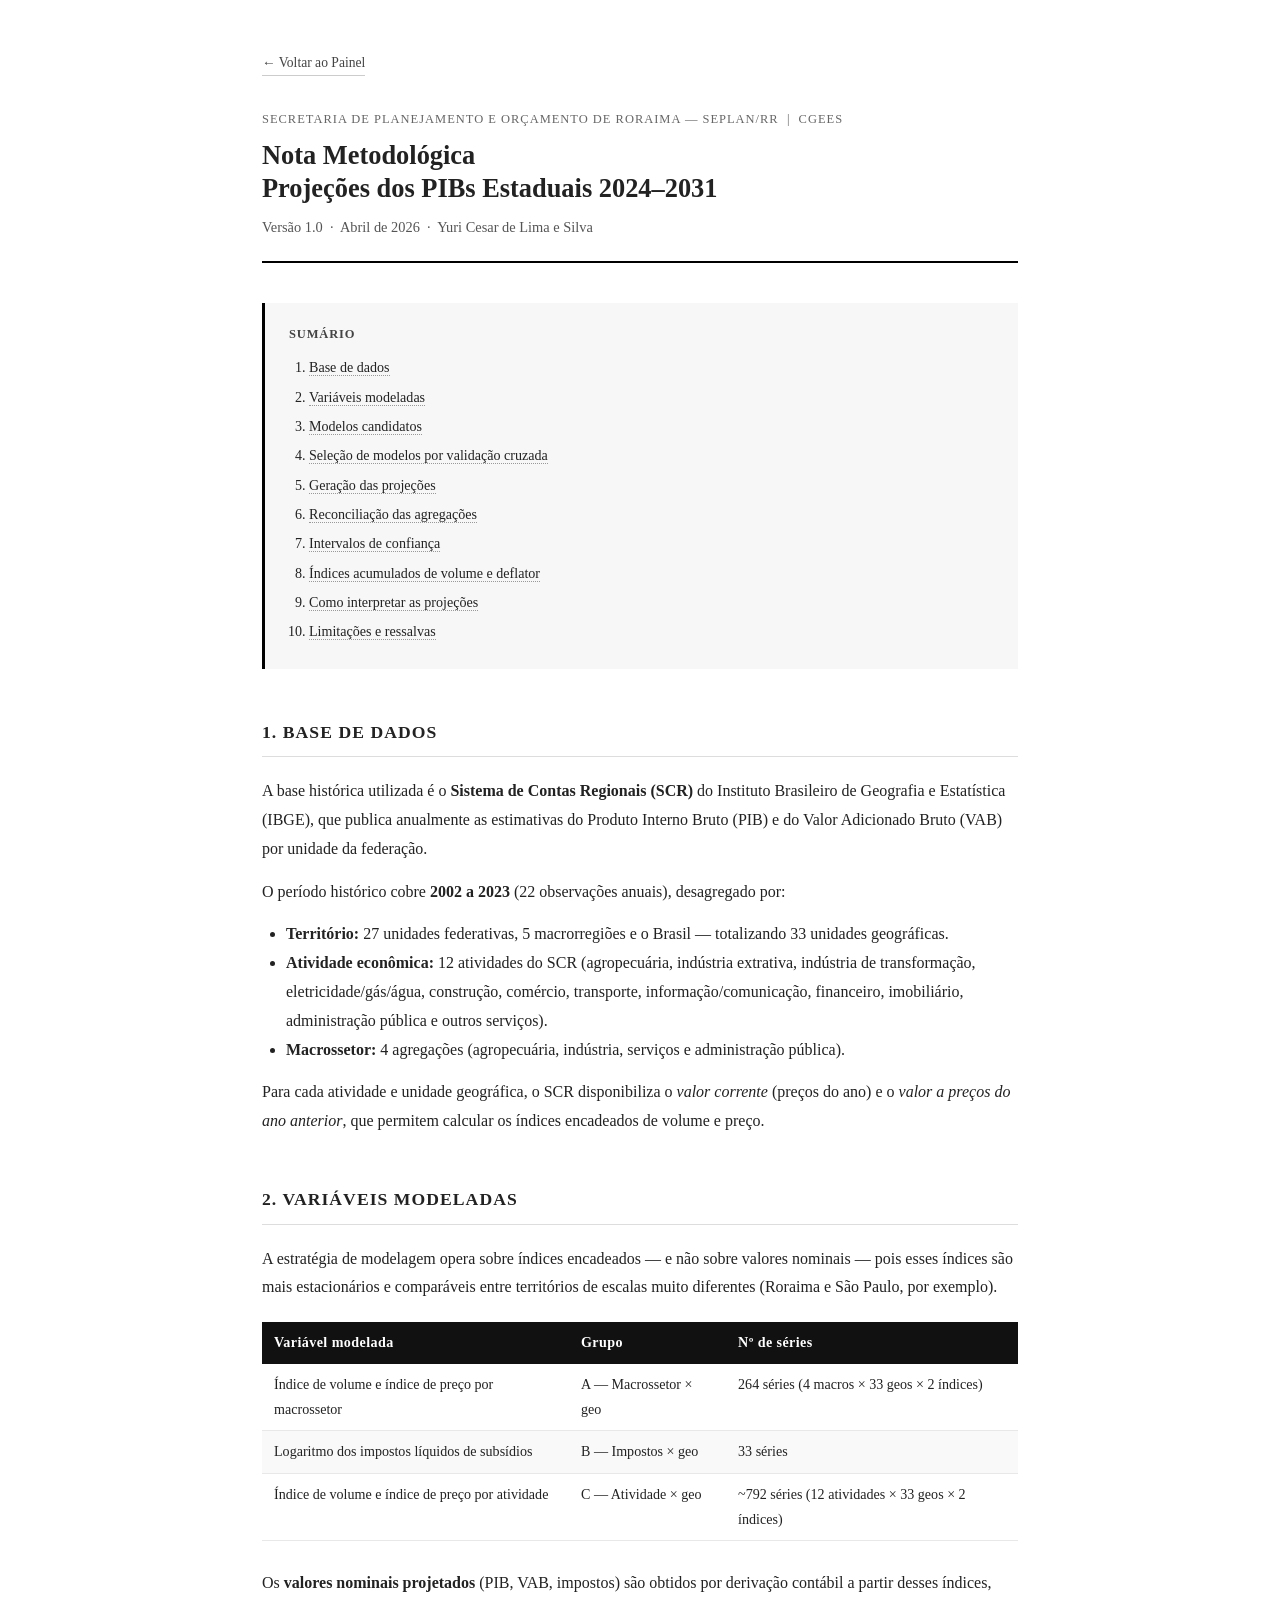
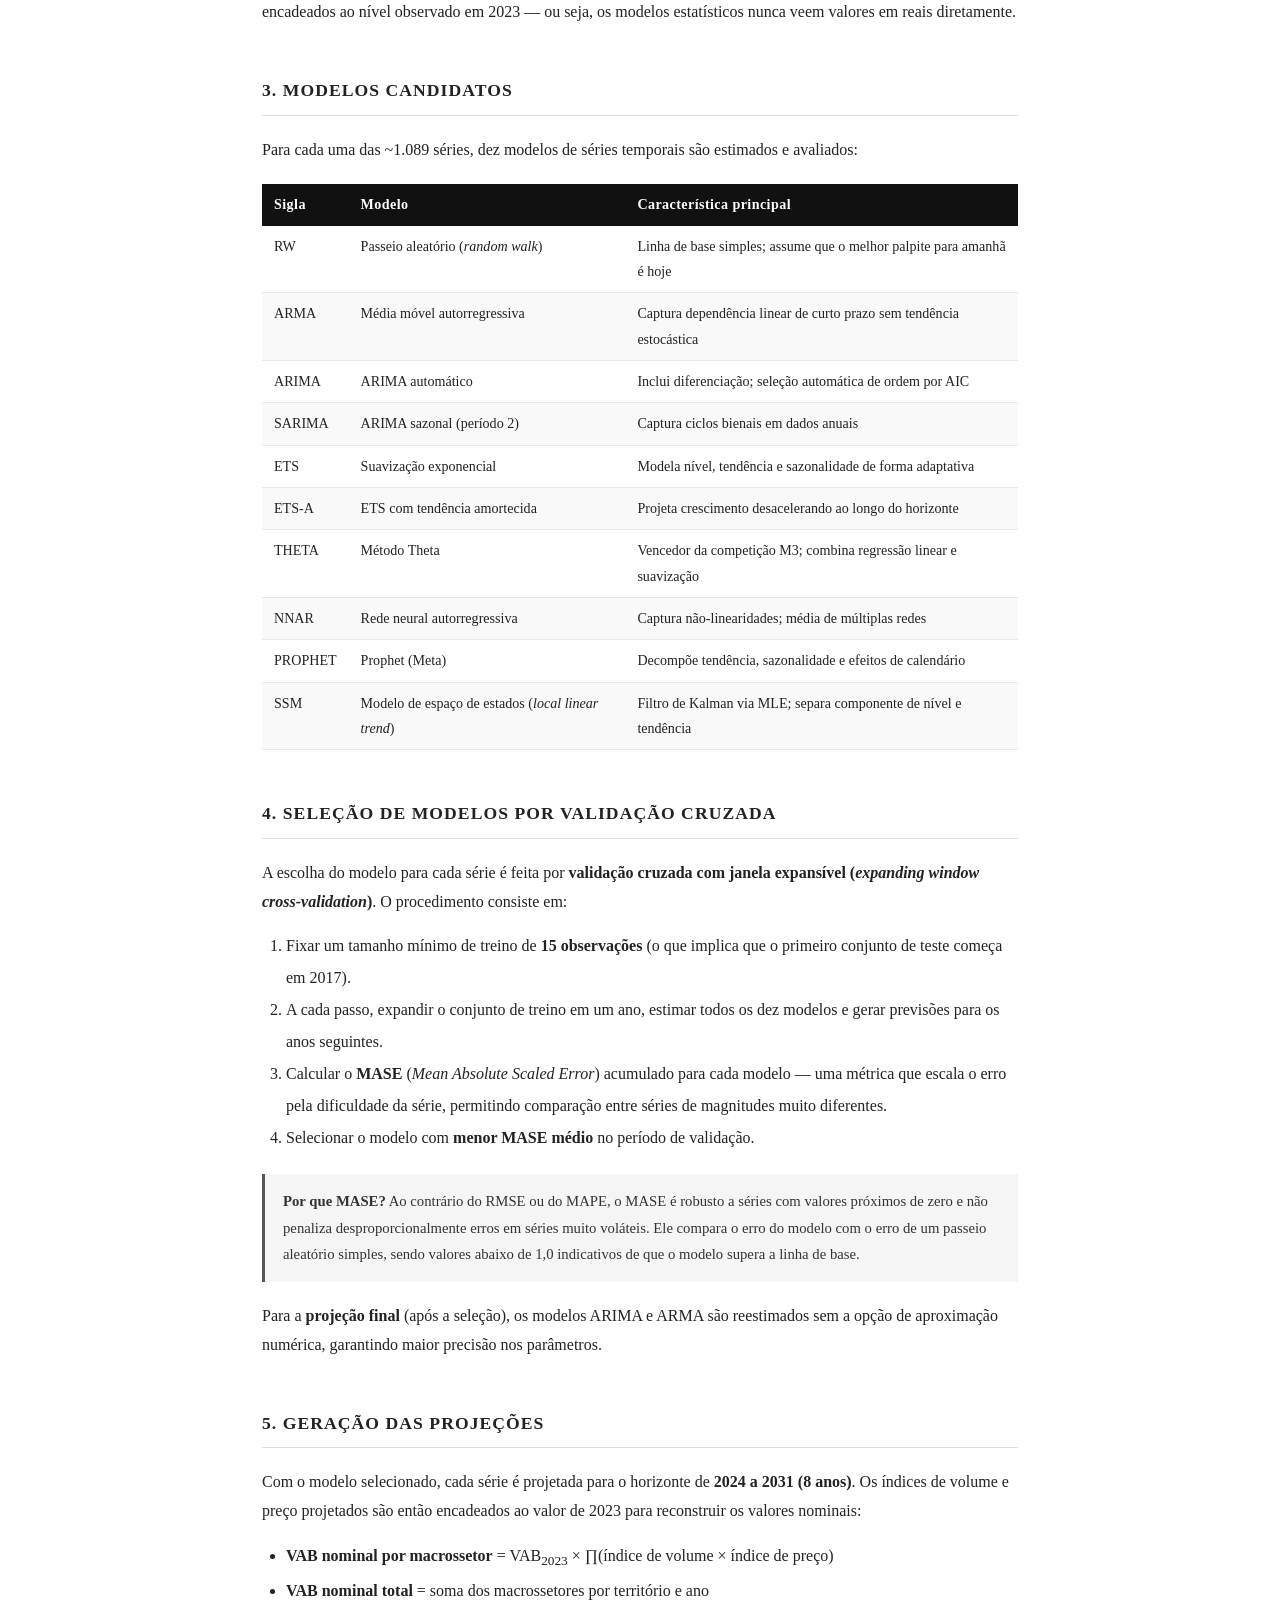
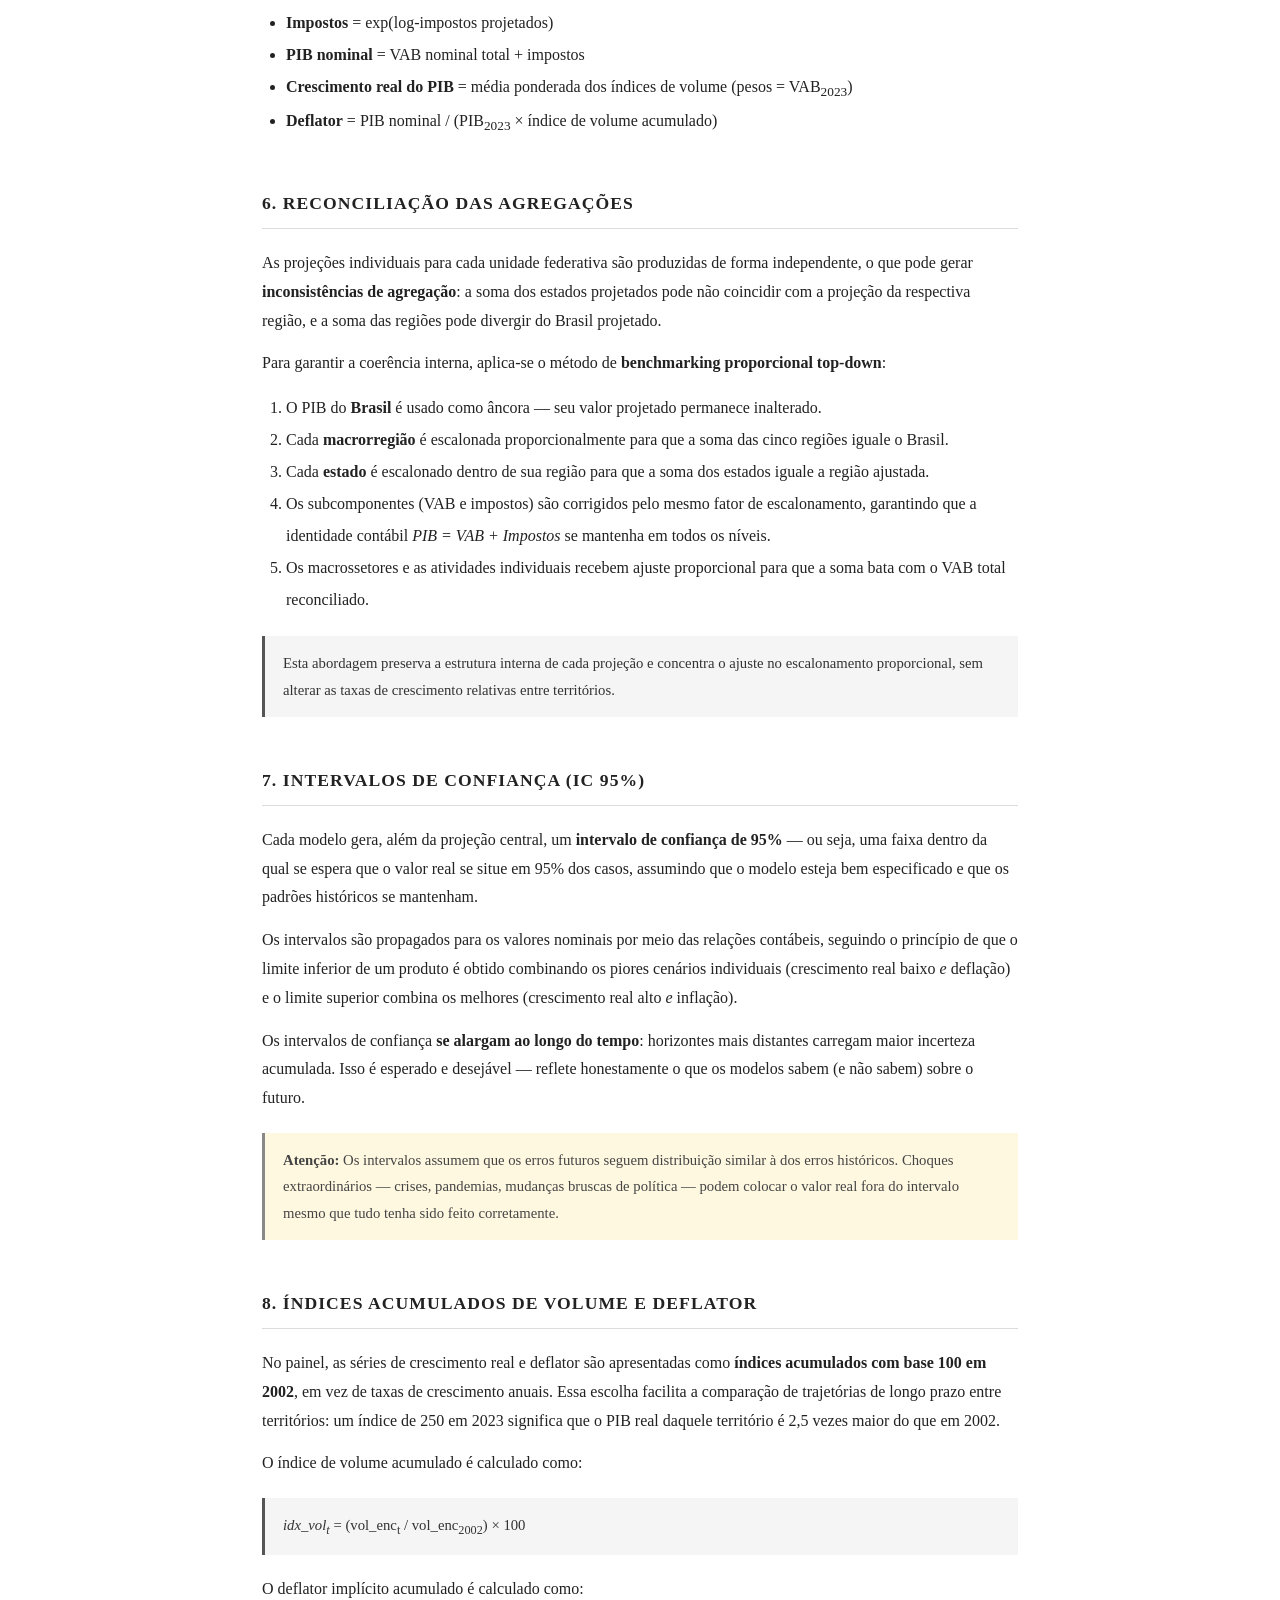
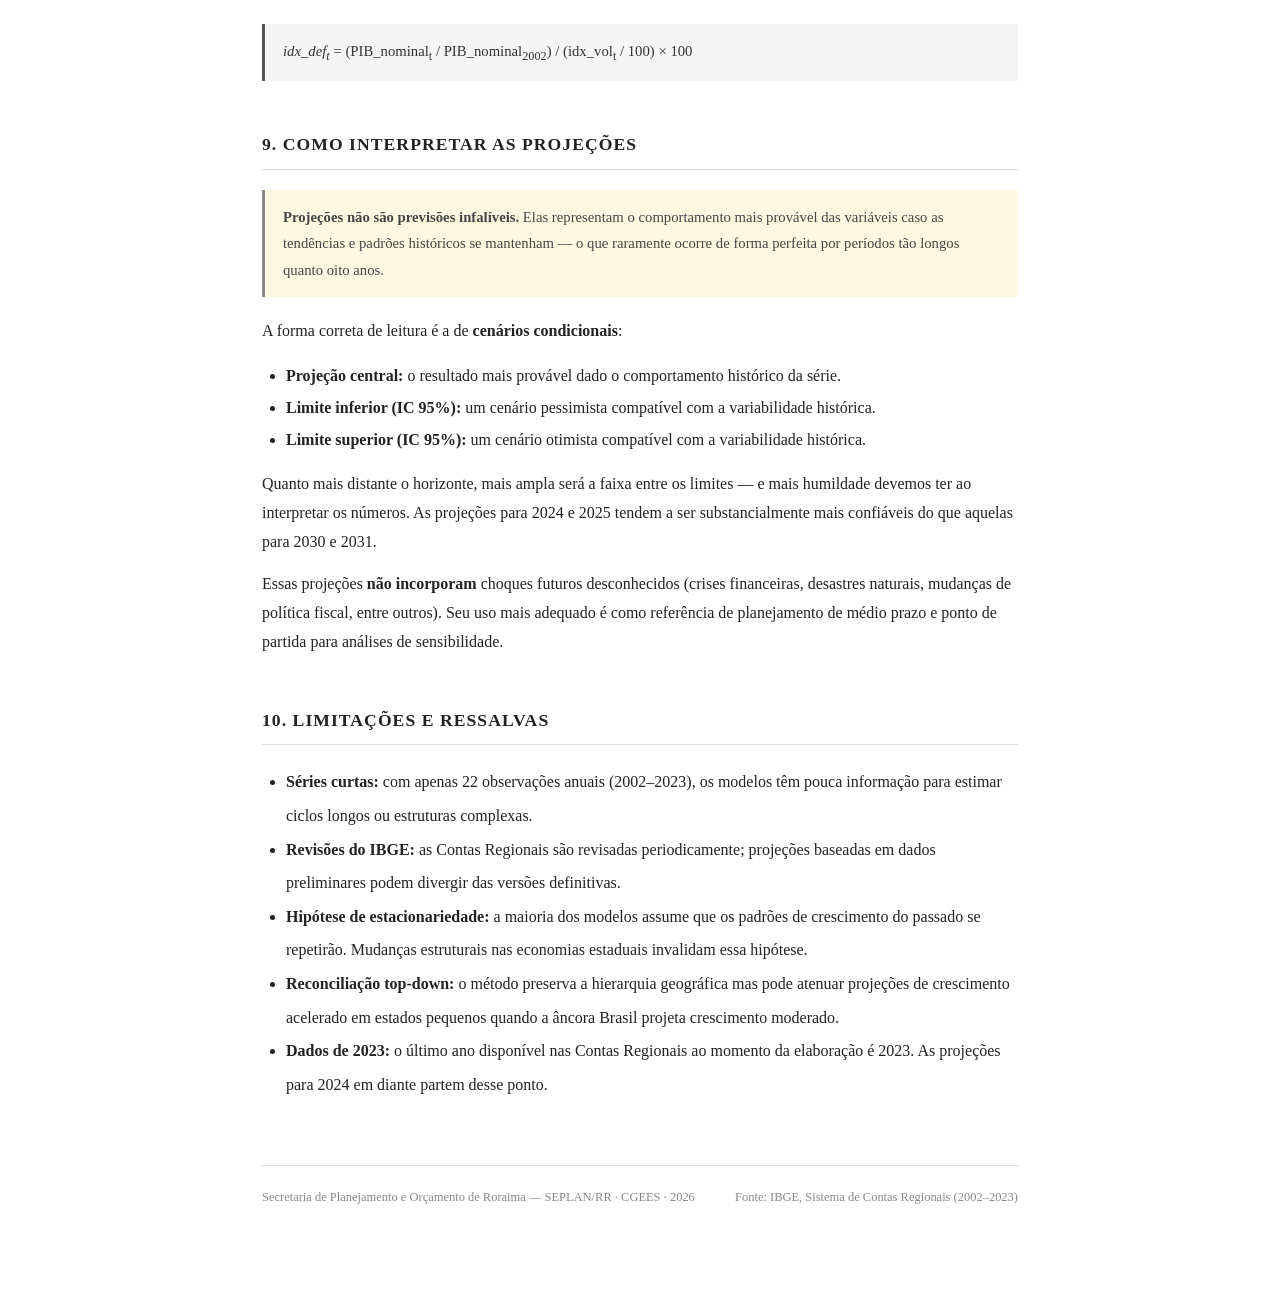
==== painel/metodologia.html @ f6459b55 "Adiciona nota metodológica em HTML e link Ver metodologia no rodapé Co-Authored-By: Claude Sonnet 4." ====
<!DOCTYPE html>
<html lang="pt-BR">
<head>
  <meta charset="UTF-8" />
  <meta name="viewport" content="width=device-width, initial-scale=1.0" />
  <title>Metodologia — Projeções dos PIBs Estaduais</title>
  <style>
    *, *::before, *::after { box-sizing: border-box; margin: 0; padding: 0; }

    body {
      font-family: "Georgia", serif;
      font-size: 1rem;
      line-height: 1.8;
      color: #222;
      background: #fff;
      max-width: 820px;
      margin: 0 auto;
      padding: 48px 32px 80px;
    }

    header {
      border-bottom: 2px solid #000;
      padding-bottom: 20px;
      margin-bottom: 40px;
    }

    header .instituicao {
      font-size: 0.78rem;
      letter-spacing: 0.08em;
      text-transform: uppercase;
      color: #666;
      margin-bottom: 8px;
    }

    h1 {
      font-size: 1.65rem;
      font-weight: 700;
      line-height: 1.25;
      margin-bottom: 10px;
    }

    header .subtitulo {
      font-size: 0.9rem;
      color: #555;
    }

    nav.indice {
      background: #f7f7f7;
      border-left: 3px solid #000;
      padding: 20px 24px;
      margin-bottom: 48px;
      font-size: 0.88rem;
    }

    nav.indice p {
      font-weight: 700;
      text-transform: uppercase;
      letter-spacing: 0.07em;
      font-size: 0.78rem;
      margin-bottom: 10px;
      color: #444;
    }

    nav.indice ol {
      padding-left: 20px;
    }

    nav.indice li {
      margin-bottom: 4px;
    }

    nav.indice a {
      color: #222;
      text-decoration: none;
      border-bottom: 1px dotted #999;
    }

    nav.indice a:hover { color: #000; border-bottom-color: #000; }

    section { margin-bottom: 48px; }

    h2 {
      font-size: 1.1rem;
      font-weight: 700;
      text-transform: uppercase;
      letter-spacing: 0.06em;
      border-bottom: 1px solid #ddd;
      padding-bottom: 8px;
      margin-bottom: 20px;
      margin-top: 48px;
    }

    h3 {
      font-size: 1rem;
      font-weight: 700;
      margin-top: 28px;
      margin-bottom: 10px;
      color: #333;
    }

    p { margin-bottom: 14px; }

    table {
      width: 100%;
      border-collapse: collapse;
      font-size: 0.88rem;
      margin: 20px 0 28px;
    }

    th {
      background: #111;
      color: #fff;
      text-align: left;
      padding: 8px 12px;
      font-weight: 600;
      letter-spacing: 0.03em;
    }

    td {
      padding: 8px 12px;
      border-bottom: 1px solid #e8e8e8;
      vertical-align: top;
    }

    tr:nth-child(even) td { background: #f9f9f9; }

    .destaque {
      background: #f5f5f5;
      border-left: 3px solid #555;
      padding: 14px 18px;
      margin: 20px 0;
      font-size: 0.92rem;
      color: #333;
    }

    .aviso {
      background: #fff8e1;
      border-left: 3px solid #888;
      padding: 14px 18px;
      margin: 20px 0;
      font-size: 0.92rem;
      color: #444;
    }

    footer {
      margin-top: 64px;
      border-top: 1px solid #ddd;
      padding-top: 20px;
      font-size: 0.78rem;
      color: #888;
      display: flex;
      justify-content: space-between;
      gap: 20px;
      flex-wrap: wrap;
    }

    a.voltar {
      display: inline-block;
      margin-bottom: 32px;
      font-size: 0.85rem;
      color: #444;
      text-decoration: none;
      border-bottom: 1px solid #ccc;
    }

    a.voltar:hover { color: #000; border-bottom-color: #000; }

    @media (max-width: 600px) {
      body { padding: 28px 18px 60px; }
      footer { flex-direction: column; }
    }
  </style>
</head>
<body>

<a class="voltar" href="index.html">← Voltar ao Painel</a>

<header>
  <div class="instituicao">Secretaria de Planejamento e Orçamento de Roraima — SEPLAN/RR &nbsp;|&nbsp; CGEES</div>
  <h1>Nota Metodológica<br>Projeções dos PIBs Estaduais 2024–2031</h1>
  <div class="subtitulo">Versão 1.0 &nbsp;·&nbsp; Abril de 2026 &nbsp;·&nbsp; Yuri Cesar de Lima e Silva</div>
</header>

<nav class="indice">
  <p>Sumário</p>
  <ol>
    <li><a href="#base">Base de dados</a></li>
    <li><a href="#variaveis">Variáveis modeladas</a></li>
    <li><a href="#modelos">Modelos candidatos</a></li>
    <li><a href="#selecao">Seleção de modelos por validação cruzada</a></li>
    <li><a href="#projecao">Geração das projeções</a></li>
    <li><a href="#reconciliacao">Reconciliação das agregações</a></li>
    <li><a href="#ic">Intervalos de confiança</a></li>
    <li><a href="#indices">Índices acumulados de volume e deflator</a></li>
    <li><a href="#interpretacao">Como interpretar as projeções</a></li>
    <li><a href="#limitacoes">Limitações e ressalvas</a></li>
  </ol>
</nav>

<!-- 1 -->
<section id="base">
  <h2>1. Base de dados</h2>
  <p>
    A base histórica utilizada é o <strong>Sistema de Contas Regionais (SCR)</strong> do Instituto Brasileiro de
    Geografia e Estatística (IBGE), que publica anualmente as estimativas do Produto Interno Bruto (PIB) e do
    Valor Adicionado Bruto (VAB) por unidade da federação.
  </p>
  <p>
    O período histórico cobre <strong>2002 a 2023</strong> (22 observações anuais), desagregado por:
  </p>
  <ul style="padding-left:24px; margin-bottom:14px;">
    <li><strong>Território:</strong> 27 unidades federativas, 5 macrorregiões e o Brasil — totalizando 33 unidades geográficas.</li>
    <li><strong>Atividade econômica:</strong> 12 atividades do SCR (agropecuária, indústria extrativa, indústria de transformação, eletricidade/gás/água, construção, comércio, transporte, informação/comunicação, financeiro, imobiliário, administração pública e outros serviços).</li>
    <li><strong>Macrossetor:</strong> 4 agregações (agropecuária, indústria, serviços e administração pública).</li>
  </ul>
  <p>
    Para cada atividade e unidade geográfica, o SCR disponibiliza o <em>valor corrente</em> (preços do ano)
    e o <em>valor a preços do ano anterior</em>, que permitem calcular os índices encadeados de volume e preço.
  </p>
</section>

<!-- 2 -->
<section id="variaveis">
  <h2>2. Variáveis modeladas</h2>
  <p>
    A estratégia de modelagem opera sobre índices encadeados — e não sobre valores nominais —
    pois esses índices são mais estacionários e comparáveis entre territórios de escalas muito diferentes
    (Roraima e São Paulo, por exemplo).
  </p>
  <table>
    <thead>
      <tr><th>Variável modelada</th><th>Grupo</th><th>Nº de séries</th></tr>
    </thead>
    <tbody>
      <tr>
        <td>Índice de volume e índice de preço por macrossetor</td>
        <td>A — Macrossetor × geo</td>
        <td>264 séries (4 macros × 33 geos × 2 índices)</td>
      </tr>
      <tr>
        <td>Logaritmo dos impostos líquidos de subsídios</td>
        <td>B — Impostos × geo</td>
        <td>33 séries</td>
      </tr>
      <tr>
        <td>Índice de volume e índice de preço por atividade</td>
        <td>C — Atividade × geo</td>
        <td>~792 séries (12 atividades × 33 geos × 2 índices)</td>
      </tr>
    </tbody>
  </table>
  <p>
    Os <strong>valores nominais projetados</strong> (PIB, VAB, impostos) são obtidos por derivação contábil
    a partir desses índices, encadeados ao nível observado em 2023 — ou seja, os modelos estatísticos
    nunca veem valores em reais diretamente.
  </p>
</section>

<!-- 3 -->
<section id="modelos">
  <h2>3. Modelos candidatos</h2>
  <p>
    Para cada uma das ~1.089 séries, dez modelos de séries temporais são estimados e avaliados:
  </p>
  <table>
    <thead>
      <tr><th>Sigla</th><th>Modelo</th><th>Característica principal</th></tr>
    </thead>
    <tbody>
      <tr><td>RW</td><td>Passeio aleatório (<em>random walk</em>)</td><td>Linha de base simples; assume que o melhor palpite para amanhã é hoje</td></tr>
      <tr><td>ARMA</td><td>Média móvel autorregressiva</td><td>Captura dependência linear de curto prazo sem tendência estocástica</td></tr>
      <tr><td>ARIMA</td><td>ARIMA automático</td><td>Inclui diferenciação; seleção automática de ordem por AIC</td></tr>
      <tr><td>SARIMA</td><td>ARIMA sazonal (período 2)</td><td>Captura ciclos bienais em dados anuais</td></tr>
      <tr><td>ETS</td><td>Suavização exponencial</td><td>Modela nível, tendência e sazonalidade de forma adaptativa</td></tr>
      <tr><td>ETS-A</td><td>ETS com tendência amortecida</td><td>Projeta crescimento desacelerando ao longo do horizonte</td></tr>
      <tr><td>THETA</td><td>Método Theta</td><td>Vencedor da competição M3; combina regressão linear e suavização</td></tr>
      <tr><td>NNAR</td><td>Rede neural autorregressiva</td><td>Captura não-linearidades; média de múltiplas redes</td></tr>
      <tr><td>PROPHET</td><td>Prophet (Meta)</td><td>Decompõe tendência, sazonalidade e efeitos de calendário</td></tr>
      <tr><td>SSM</td><td>Modelo de espaço de estados (<em>local linear trend</em>)</td><td>Filtro de Kalman via MLE; separa componente de nível e tendência</td></tr>
    </tbody>
  </table>
</section>

<!-- 4 -->
<section id="selecao">
  <h2>4. Seleção de modelos por validação cruzada</h2>
  <p>
    A escolha do modelo para cada série é feita por <strong>validação cruzada com janela expansível
    (<em>expanding window cross-validation</em>)</strong>. O procedimento consiste em:
  </p>
  <ol style="padding-left:24px; margin-bottom:14px; line-height:2;">
    <li>Fixar um tamanho mínimo de treino de <strong>15 observações</strong> (o que implica que o primeiro conjunto de teste começa em 2017).</li>
    <li>A cada passo, expandir o conjunto de treino em um ano, estimar todos os dez modelos e gerar previsões para os anos seguintes.</li>
    <li>Calcular o <strong>MASE</strong> (<em>Mean Absolute Scaled Error</em>) acumulado para cada modelo — uma métrica que escala o erro pela dificuldade da série, permitindo comparação entre séries de magnitudes muito diferentes.</li>
    <li>Selecionar o modelo com <strong>menor MASE médio</strong> no período de validação.</li>
  </ol>
  <div class="destaque">
    <strong>Por que MASE?</strong> Ao contrário do RMSE ou do MAPE, o MASE é robusto a séries com valores próximos de zero e não penaliza desproporcionalmente erros em séries muito voláteis. Ele compara o erro do modelo com o erro de um passeio aleatório simples, sendo valores abaixo de 1,0 indicativos de que o modelo supera a linha de base.
  </div>
  <p>
    Para a <strong>projeção final</strong> (após a seleção), os modelos ARIMA e ARMA são reestimados sem a opção de aproximação numérica, garantindo maior precisão nos parâmetros.
  </p>
</section>

<!-- 5 -->
<section id="projecao">
  <h2>5. Geração das projeções</h2>
  <p>
    Com o modelo selecionado, cada série é projetada para o horizonte de <strong>2024 a 2031 (8 anos)</strong>.
    Os índices de volume e preço projetados são então encadeados ao valor de 2023 para reconstruir os
    valores nominais:
  </p>
  <ul style="padding-left:24px; margin-bottom:14px; line-height:2;">
    <li><strong>VAB nominal por macrossetor</strong> = VAB<sub>2023</sub> × ∏(índice de volume × índice de preço)</li>
    <li><strong>VAB nominal total</strong> = soma dos macrossetores por território e ano</li>
    <li><strong>Impostos</strong> = exp(log-impostos projetados)</li>
    <li><strong>PIB nominal</strong> = VAB nominal total + impostos</li>
    <li><strong>Crescimento real do PIB</strong> = média ponderada dos índices de volume (pesos = VAB<sub>2023</sub>)</li>
    <li><strong>Deflator</strong> = PIB nominal / (PIB<sub>2023</sub> × índice de volume acumulado)</li>
  </ul>
</section>

<!-- 6 -->
<section id="reconciliacao">
  <h2>6. Reconciliação das agregações</h2>
  <p>
    As projeções individuais para cada unidade federativa são produzidas de forma independente, o que pode
    gerar <strong>inconsistências de agregação</strong>: a soma dos estados projetados pode não coincidir
    com a projeção da respectiva região, e a soma das regiões pode divergir do Brasil projetado.
  </p>
  <p>
    Para garantir a coerência interna, aplica-se o método de <strong>benchmarking proporcional top-down</strong>:
  </p>
  <ol style="padding-left:24px; margin-bottom:14px; line-height:2;">
    <li>O PIB do <strong>Brasil</strong> é usado como âncora — seu valor projetado permanece inalterado.</li>
    <li>Cada <strong>macrorregião</strong> é escalonada proporcionalmente para que a soma das cinco regiões iguale o Brasil.</li>
    <li>Cada <strong>estado</strong> é escalonado dentro de sua região para que a soma dos estados iguale a região ajustada.</li>
    <li>Os subcomponentes (VAB e impostos) são corrigidos pelo mesmo fator de escalonamento, garantindo que a identidade contábil <em>PIB = VAB + Impostos</em> se mantenha em todos os níveis.</li>
    <li>Os macrossetores e as atividades individuais recebem ajuste proporcional para que a soma bata com o VAB total reconciliado.</li>
  </ol>
  <div class="destaque">
    Esta abordagem preserva a estrutura interna de cada projeção e concentra o ajuste no escalonamento proporcional, sem alterar as taxas de crescimento relativas entre territórios.
  </div>
</section>

<!-- 7 -->
<section id="ic">
  <h2>7. Intervalos de confiança (IC 95%)</h2>
  <p>
    Cada modelo gera, além da projeção central, um <strong>intervalo de confiança de 95%</strong> — ou seja,
    uma faixa dentro da qual se espera que o valor real se situe em 95% dos casos, assumindo que o modelo
    esteja bem especificado e que os padrões históricos se mantenham.
  </p>
  <p>
    Os intervalos são propagados para os valores nominais por meio das relações contábeis, seguindo o
    princípio de que o limite inferior de um produto é obtido combinando os piores cenários
    individuais (crescimento real baixo <em>e</em> deflação) e o limite superior combina os melhores
    (crescimento real alto <em>e</em> inflação).
  </p>
  <p>
    Os intervalos de confiança <strong>se alargam ao longo do tempo</strong>: horizontes mais distantes
    carregam maior incerteza acumulada. Isso é esperado e desejável — reflete honestamente o que
    os modelos sabem (e não sabem) sobre o futuro.
  </p>
  <div class="aviso">
    <strong>Atenção:</strong> Os intervalos assumem que os erros futuros seguem distribuição similar à dos erros históricos. Choques extraordinários — crises, pandemias, mudanças bruscas de política — podem colocar o valor real fora do intervalo mesmo que tudo tenha sido feito corretamente.
  </div>
</section>

<!-- 8 -->
<section id="indices">
  <h2>8. Índices acumulados de volume e deflator</h2>
  <p>
    No painel, as séries de crescimento real e deflator são apresentadas como <strong>índices acumulados
    com base 100 em 2002</strong>, em vez de taxas de crescimento anuais. Essa escolha facilita a
    comparação de trajetórias de longo prazo entre territórios: um índice de 250 em 2023 significa
    que o PIB real daquele território é 2,5 vezes maior do que em 2002.
  </p>
  <p>
    O índice de volume acumulado é calculado como:
  </p>
  <div class="destaque">
    <em>idx_vol<sub>t</sub></em> = (vol_enc<sub>t</sub> / vol_enc<sub>2002</sub>) × 100
  </div>
  <p>
    O deflator implícito acumulado é calculado como:
  </p>
  <div class="destaque">
    <em>idx_def<sub>t</sub></em> = (PIB_nominal<sub>t</sub> / PIB_nominal<sub>2002</sub>) / (idx_vol<sub>t</sub> / 100) × 100
  </div>
</section>

<!-- 9 -->
<section id="interpretacao">
  <h2>9. Como interpretar as projeções</h2>
  <div class="aviso">
    <strong>Projeções não são previsões infalíveis.</strong> Elas representam o comportamento mais provável
    das variáveis caso as tendências e padrões históricos se mantenham — o que raramente ocorre de forma
    perfeita por períodos tão longos quanto oito anos.
  </div>
  <p>
    A forma correta de leitura é a de <strong>cenários condicionais</strong>:
  </p>
  <ul style="padding-left:24px; margin-bottom:14px; line-height:2;">
    <li><strong>Projeção central:</strong> o resultado mais provável dado o comportamento histórico da série.</li>
    <li><strong>Limite inferior (IC 95%):</strong> um cenário pessimista compatível com a variabilidade histórica.</li>
    <li><strong>Limite superior (IC 95%):</strong> um cenário otimista compatível com a variabilidade histórica.</li>
  </ul>
  <p>
    Quanto mais distante o horizonte, mais ampla será a faixa entre os limites — e mais humildade devemos
    ter ao interpretar os números. As projeções para 2024 e 2025 tendem a ser substancialmente mais
    confiáveis do que aquelas para 2030 e 2031.
  </p>
  <p>
    Essas projeções <strong>não incorporam</strong> choques futuros desconhecidos (crises financeiras,
    desastres naturais, mudanças de política fiscal, entre outros). Seu uso mais adequado é como
    referência de planejamento de médio prazo e ponto de partida para análises de sensibilidade.
  </p>
</section>

<!-- 10 -->
<section id="limitacoes">
  <h2>10. Limitações e ressalvas</h2>
  <ul style="padding-left:24px; margin-bottom:14px; line-height:2.1;">
    <li><strong>Séries curtas:</strong> com apenas 22 observações anuais (2002–2023), os modelos têm pouca
      informação para estimar ciclos longos ou estruturas complexas.</li>
    <li><strong>Revisões do IBGE:</strong> as Contas Regionais são revisadas periodicamente; projeções
      baseadas em dados preliminares podem divergir das versões definitivas.</li>
    <li><strong>Hipótese de estacionariedade:</strong> a maioria dos modelos assume que os padrões de
      crescimento do passado se repetirão. Mudanças estruturais nas economias estaduais invalidam
      essa hipótese.</li>
    <li><strong>Reconciliação top-down:</strong> o método preserva a hierarquia geográfica mas pode
      atenuar projeções de crescimento acelerado em estados pequenos quando a âncora Brasil projeta
      crescimento moderado.</li>
    <li><strong>Dados de 2023:</strong> o último ano disponível nas Contas Regionais ao momento da
      elaboração é 2023. As projeções para 2024 em diante partem desse ponto.</li>
  </ul>
</section>

<footer>
  <span>Secretaria de Planejamento e Orçamento de Roraima — SEPLAN/RR · CGEES · 2026</span>
  <span>Fonte: IBGE, Sistema de Contas Regionais (2002–2023)</span>
</footer>

</body>
</html>
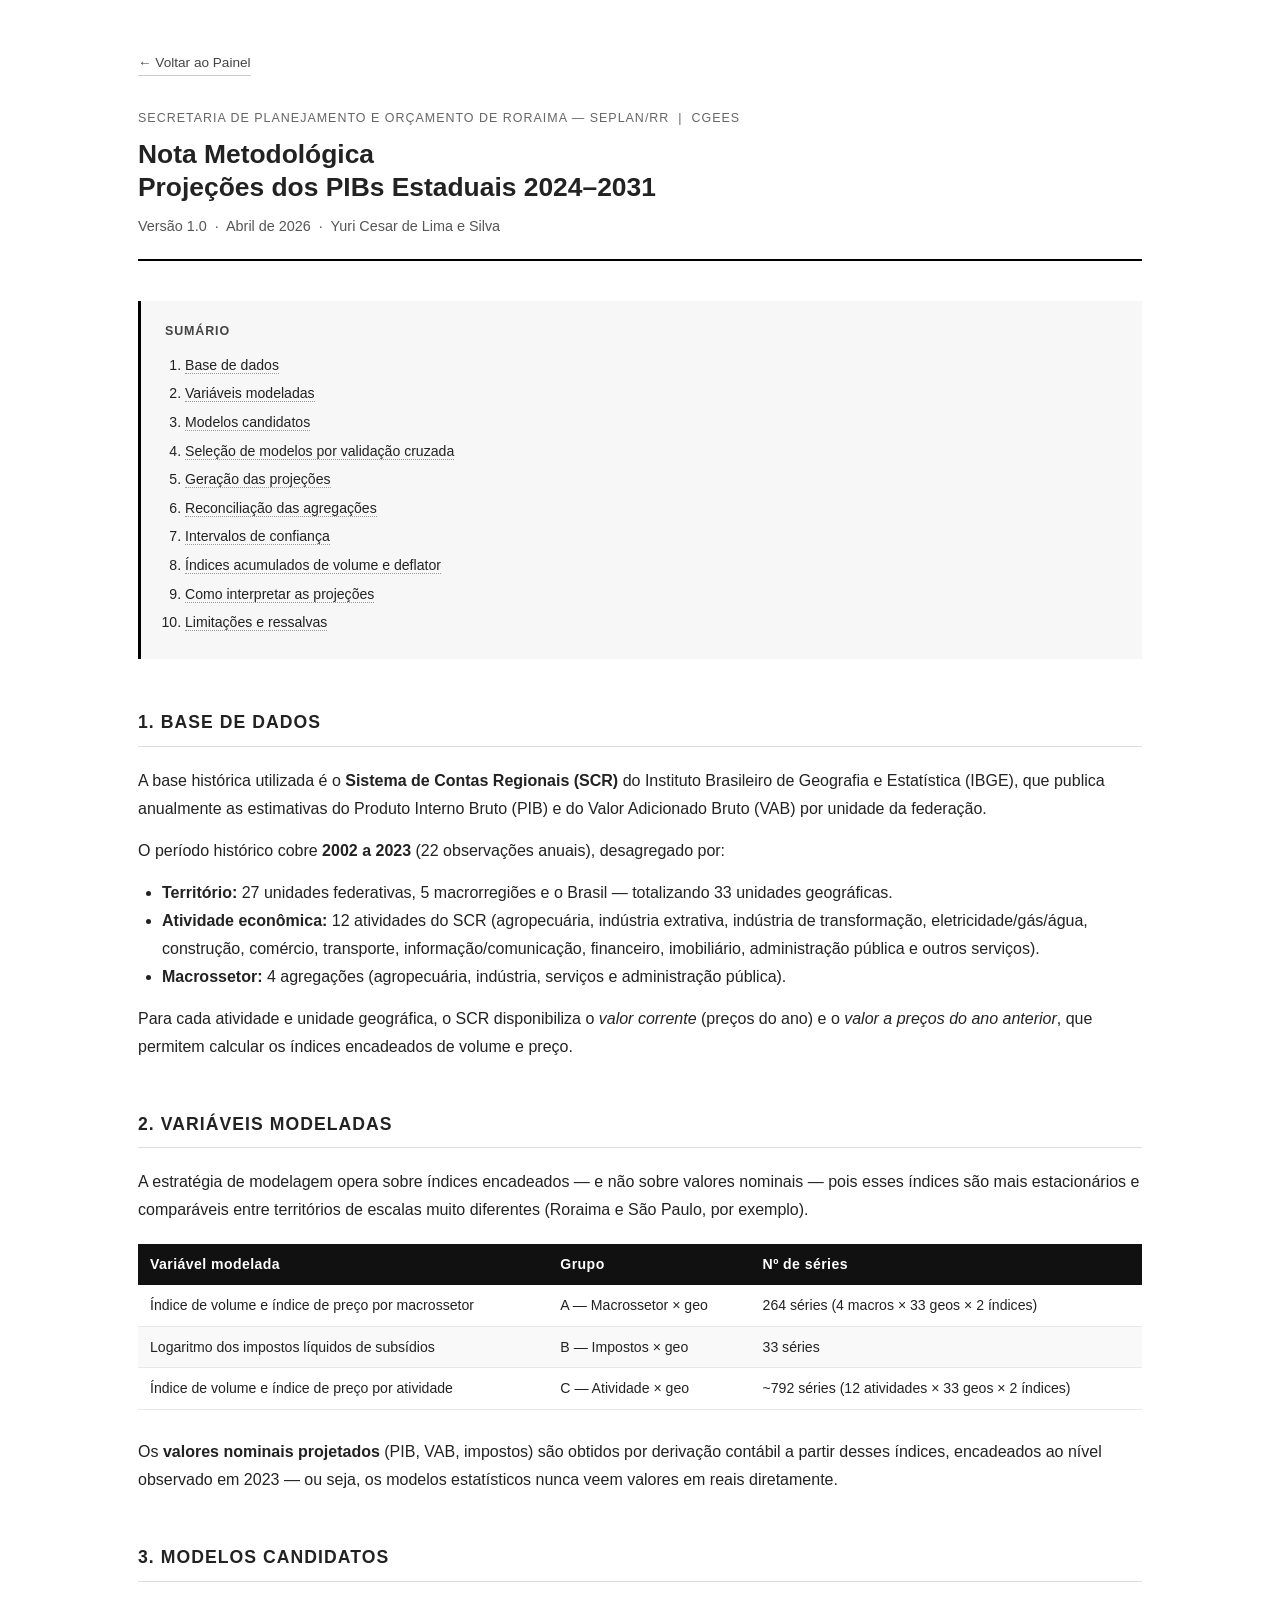
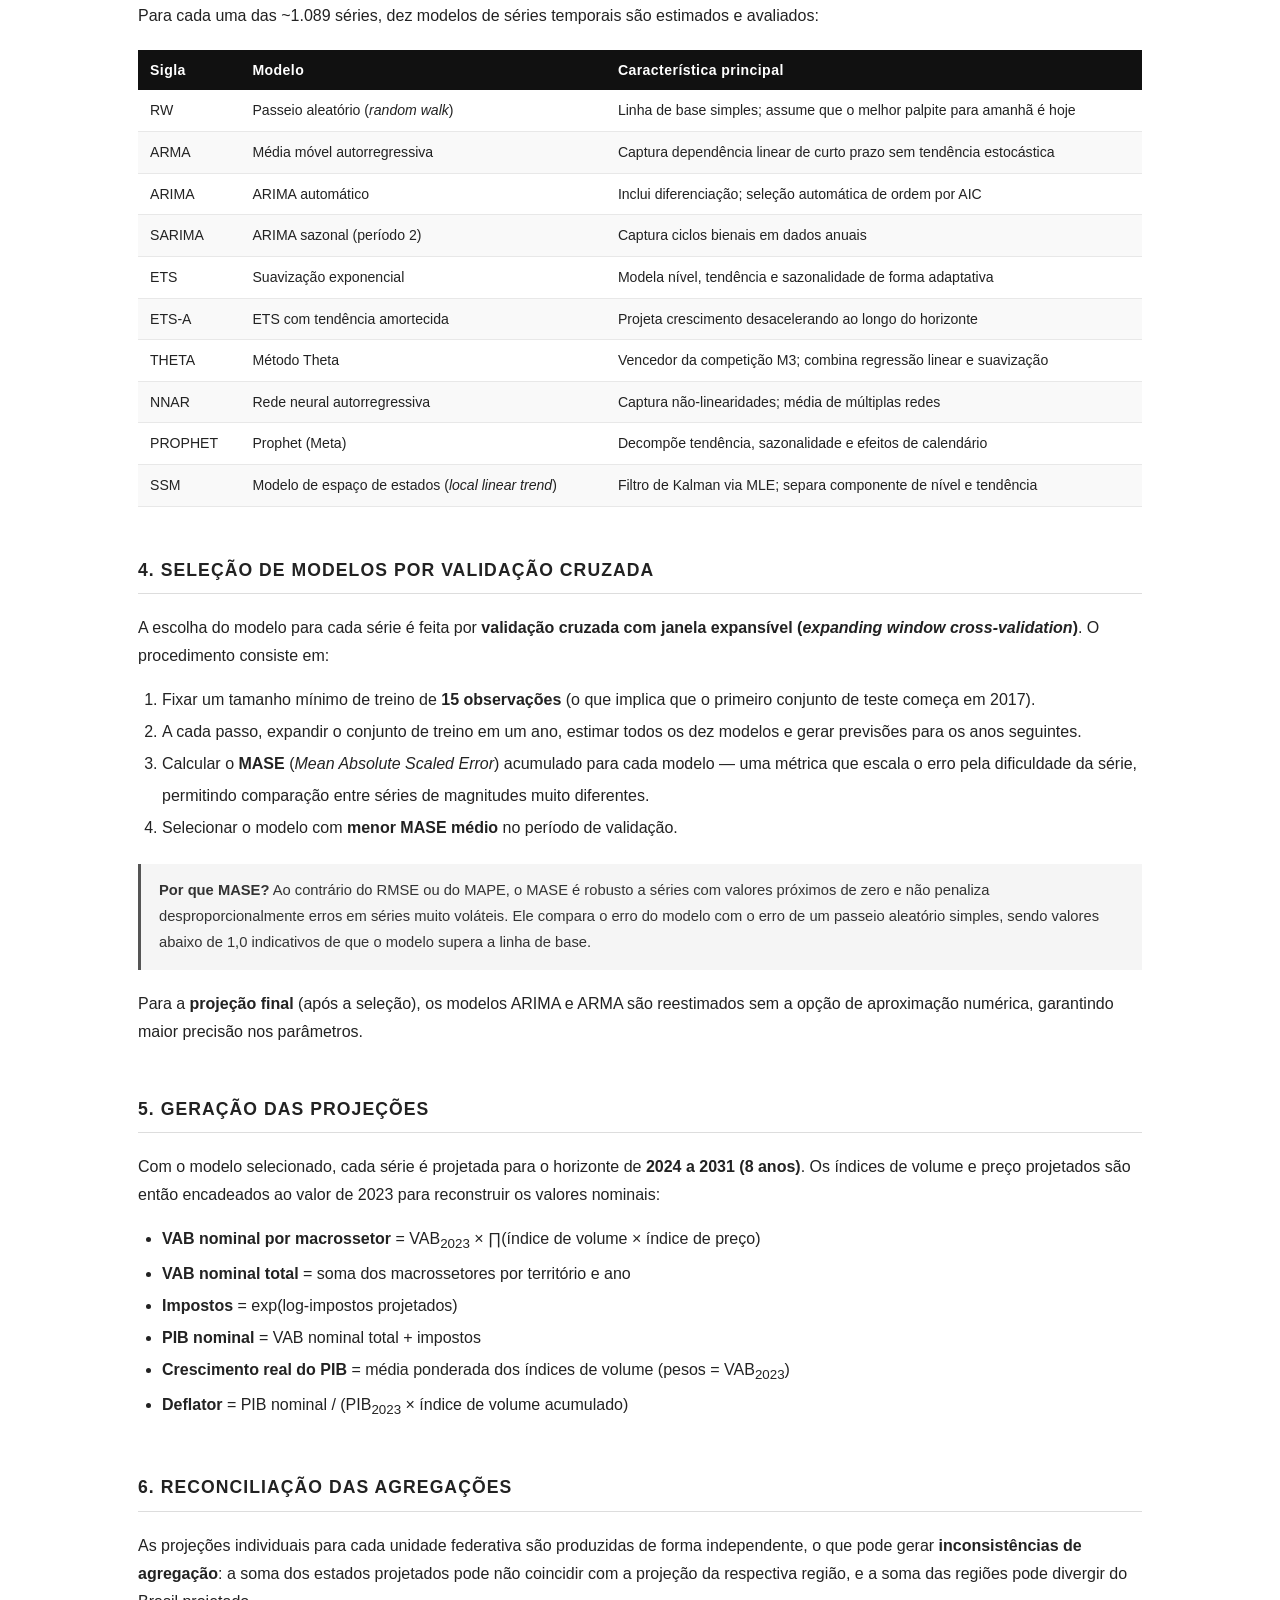
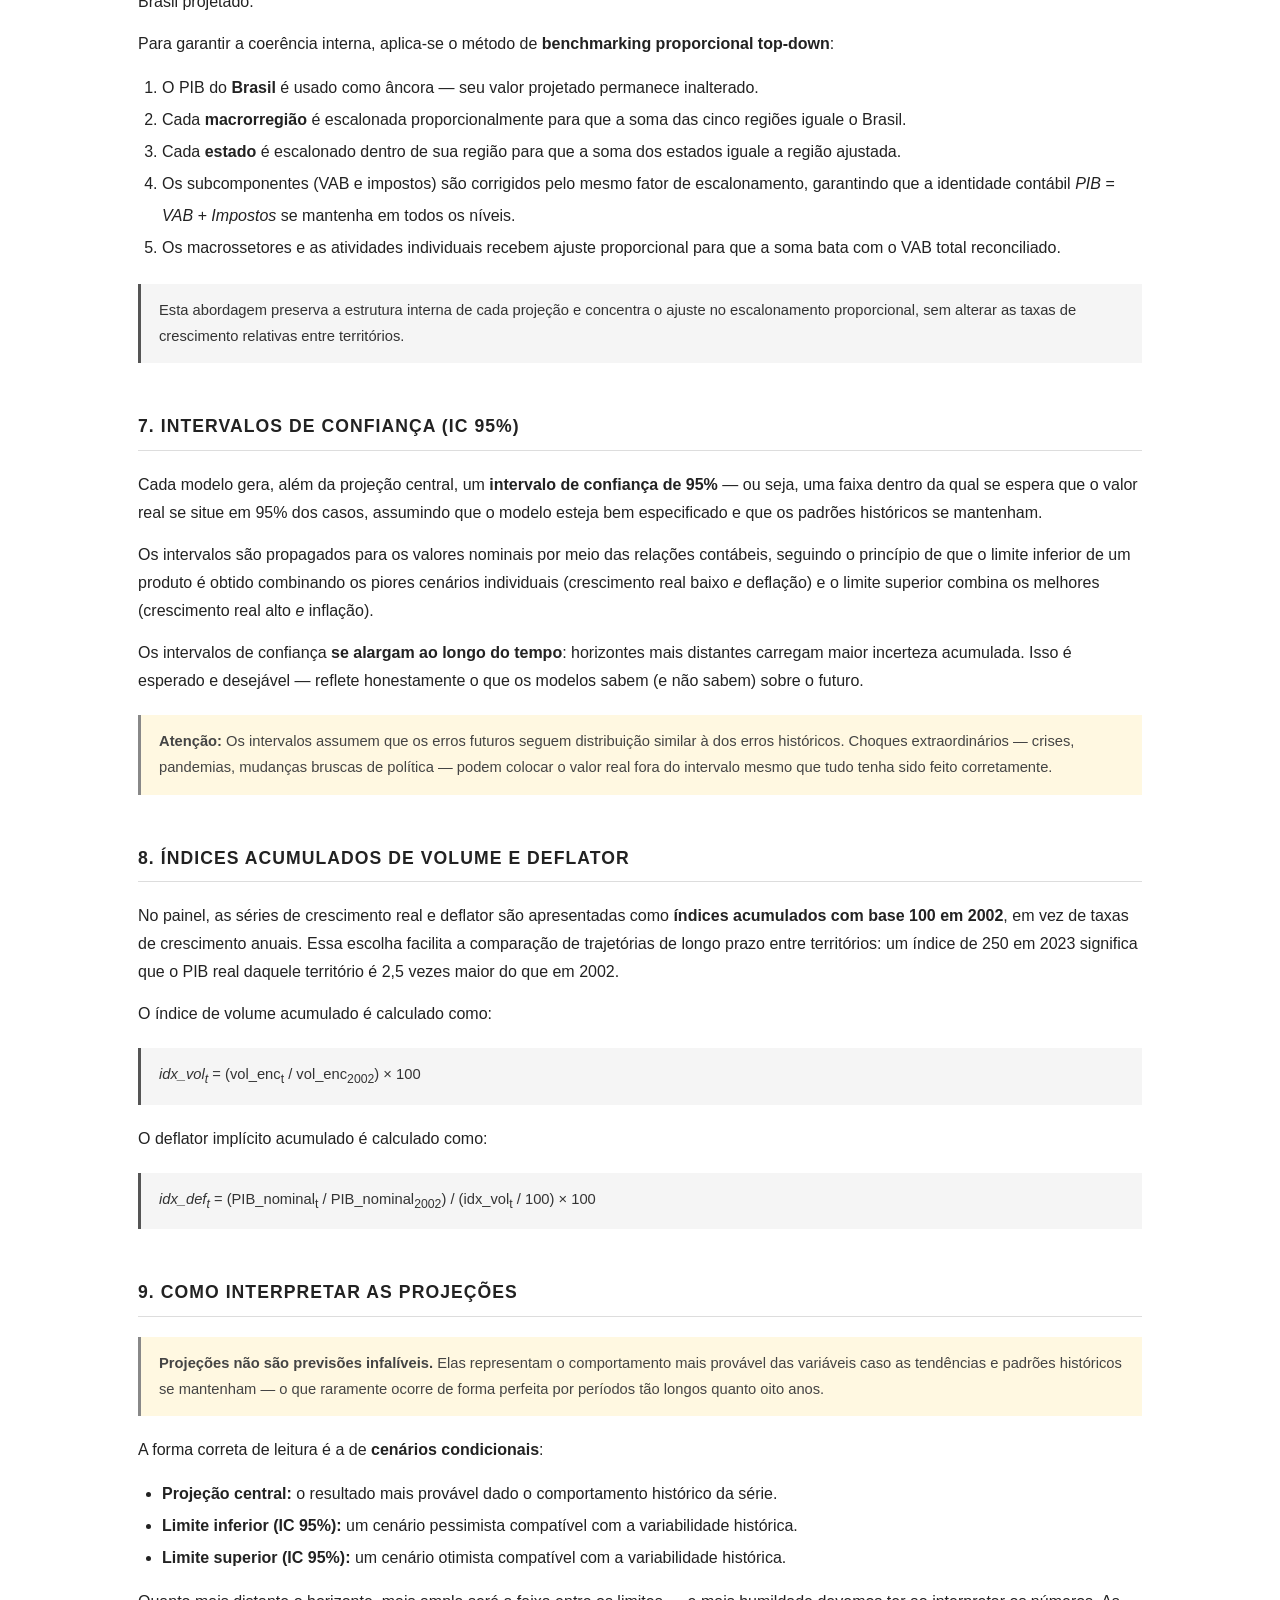
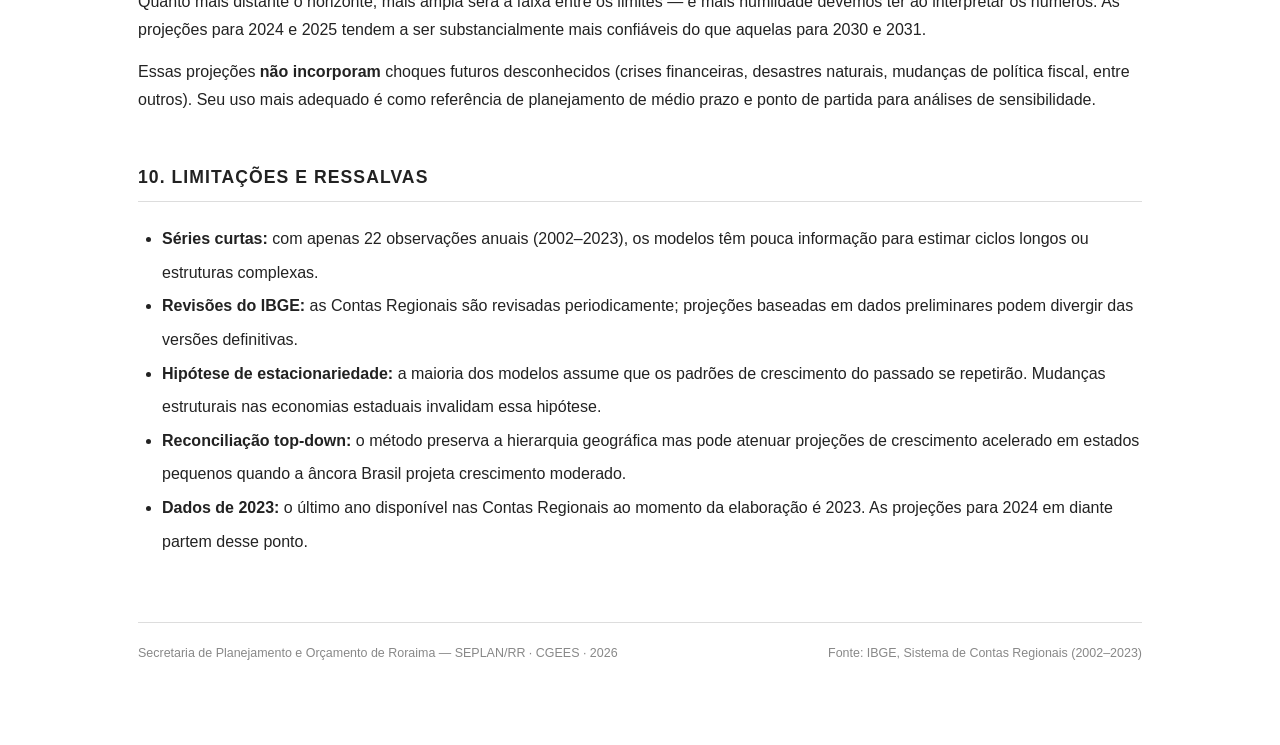
==== commit 56666760: "Nota metodológica: aumenta largura do texto e troca fonte para Arial Co-Authored-By: Claude Sonnet 4" ====
--- a/painel/metodologia.html
+++ b/painel/metodologia.html
@@ -8,14 +8,14 @@
     *, *::before, *::after { box-sizing: border-box; margin: 0; padding: 0; }
 
     body {
-      font-family: "Georgia", serif;
+      font-family: Arial, Helvetica, sans-serif;
       font-size: 1rem;
-      line-height: 1.8;
+      line-height: 1.75;
       color: #222;
       background: #fff;
-      max-width: 820px;
+      max-width: 1100px;
       margin: 0 auto;
-      padding: 48px 32px 80px;
+      padding: 48px 48px 80px;
     }
 
     header {
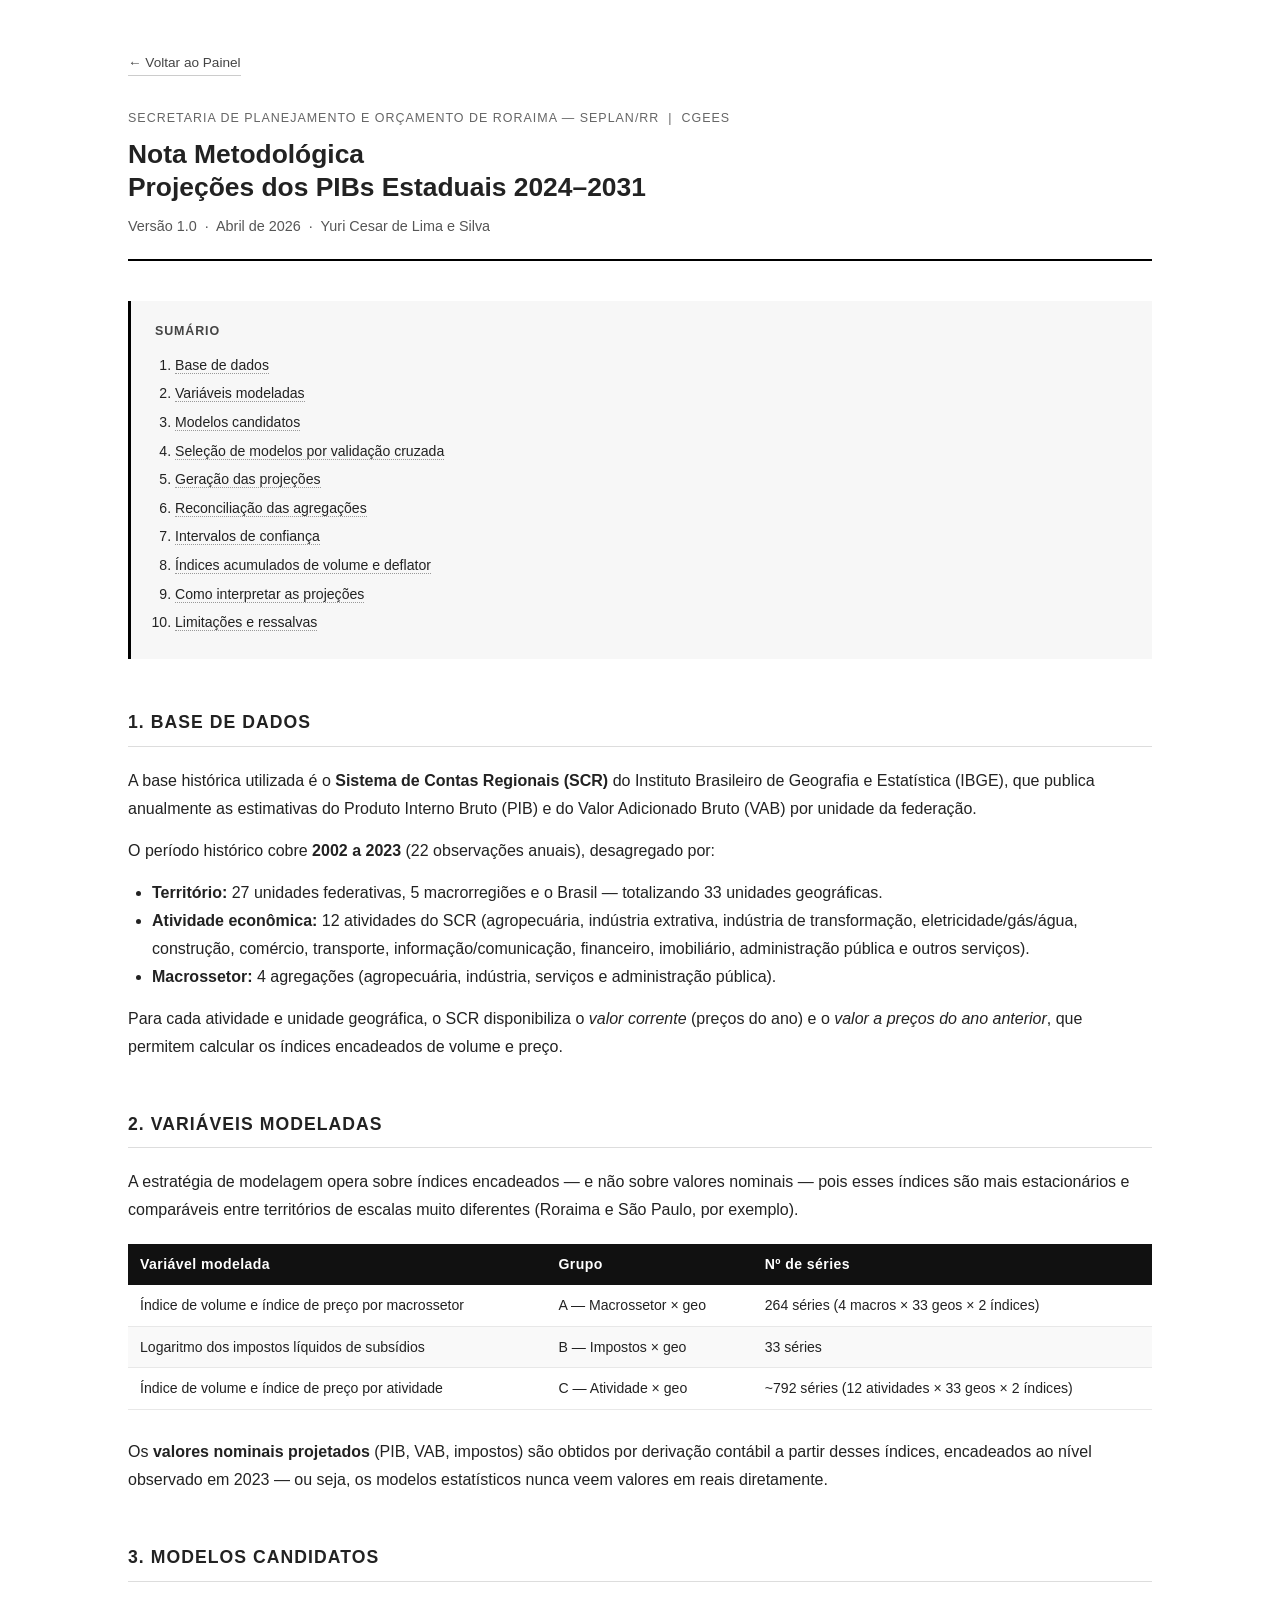
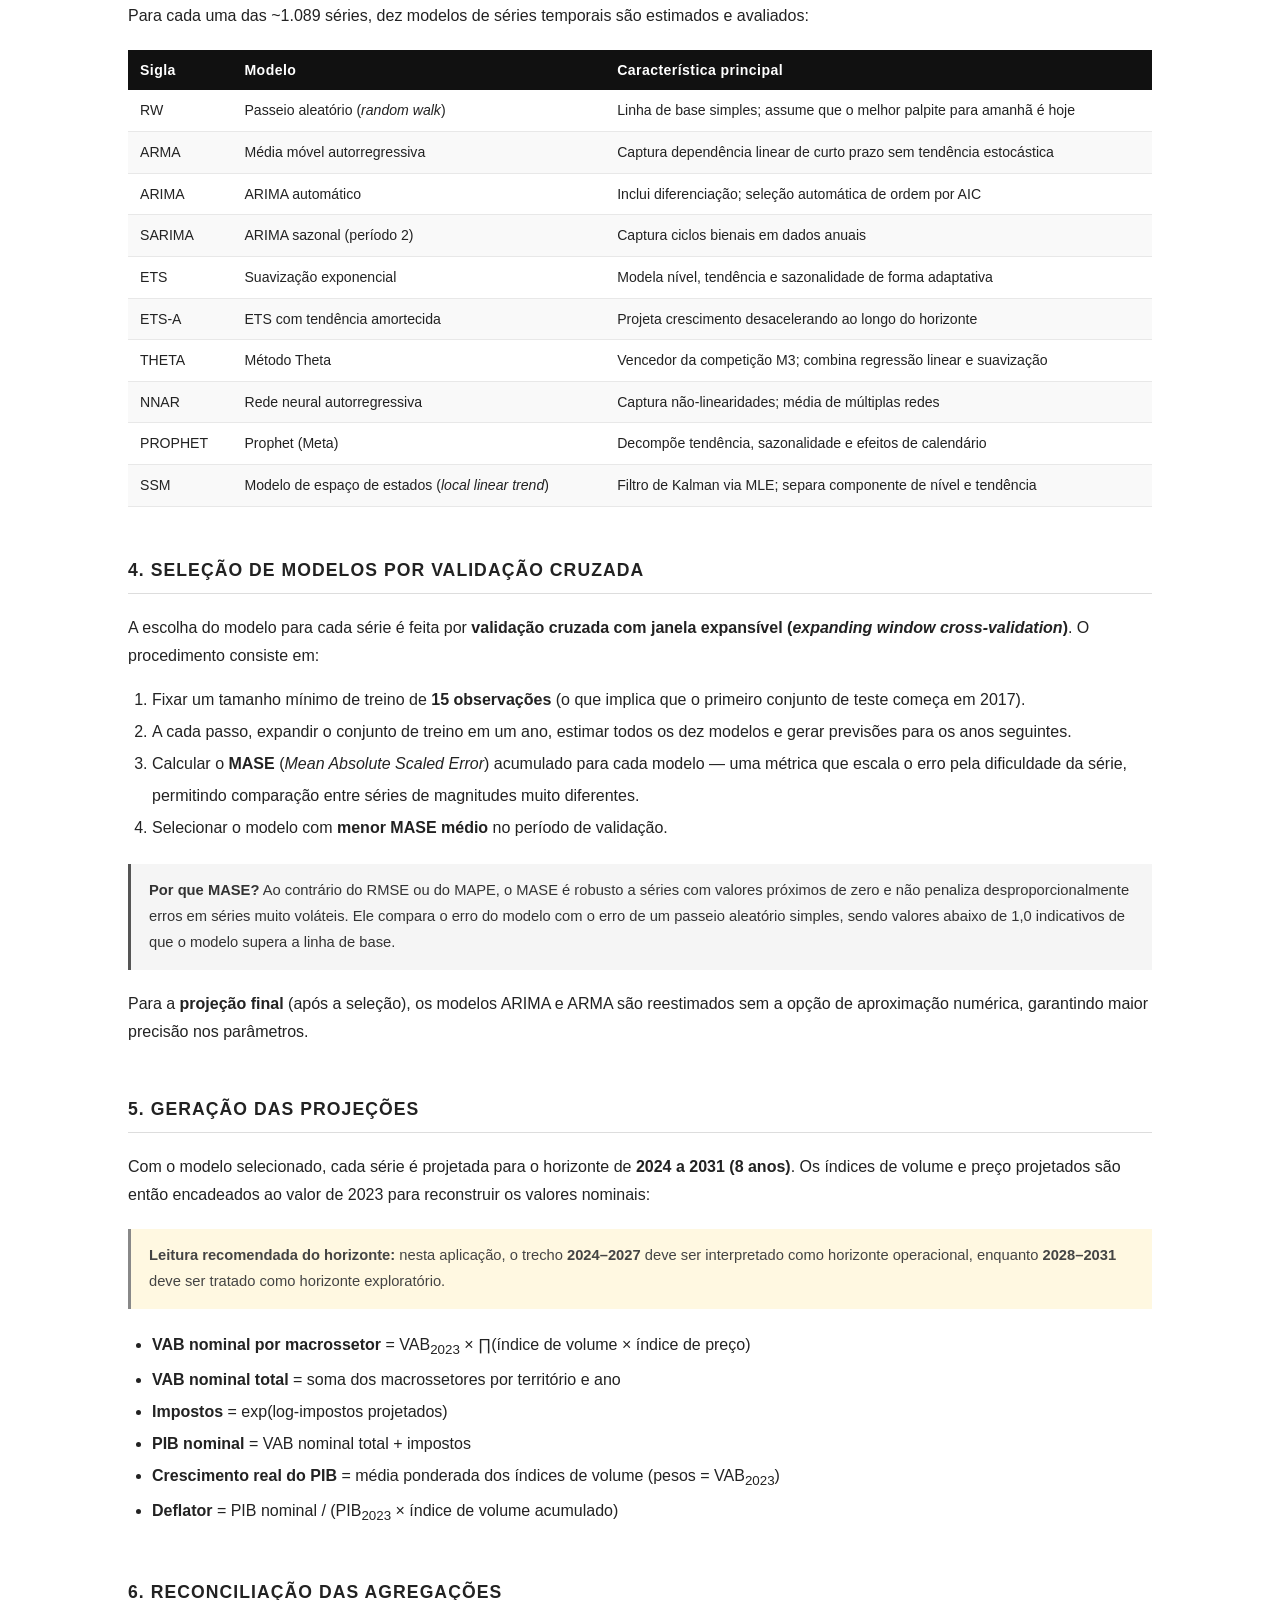
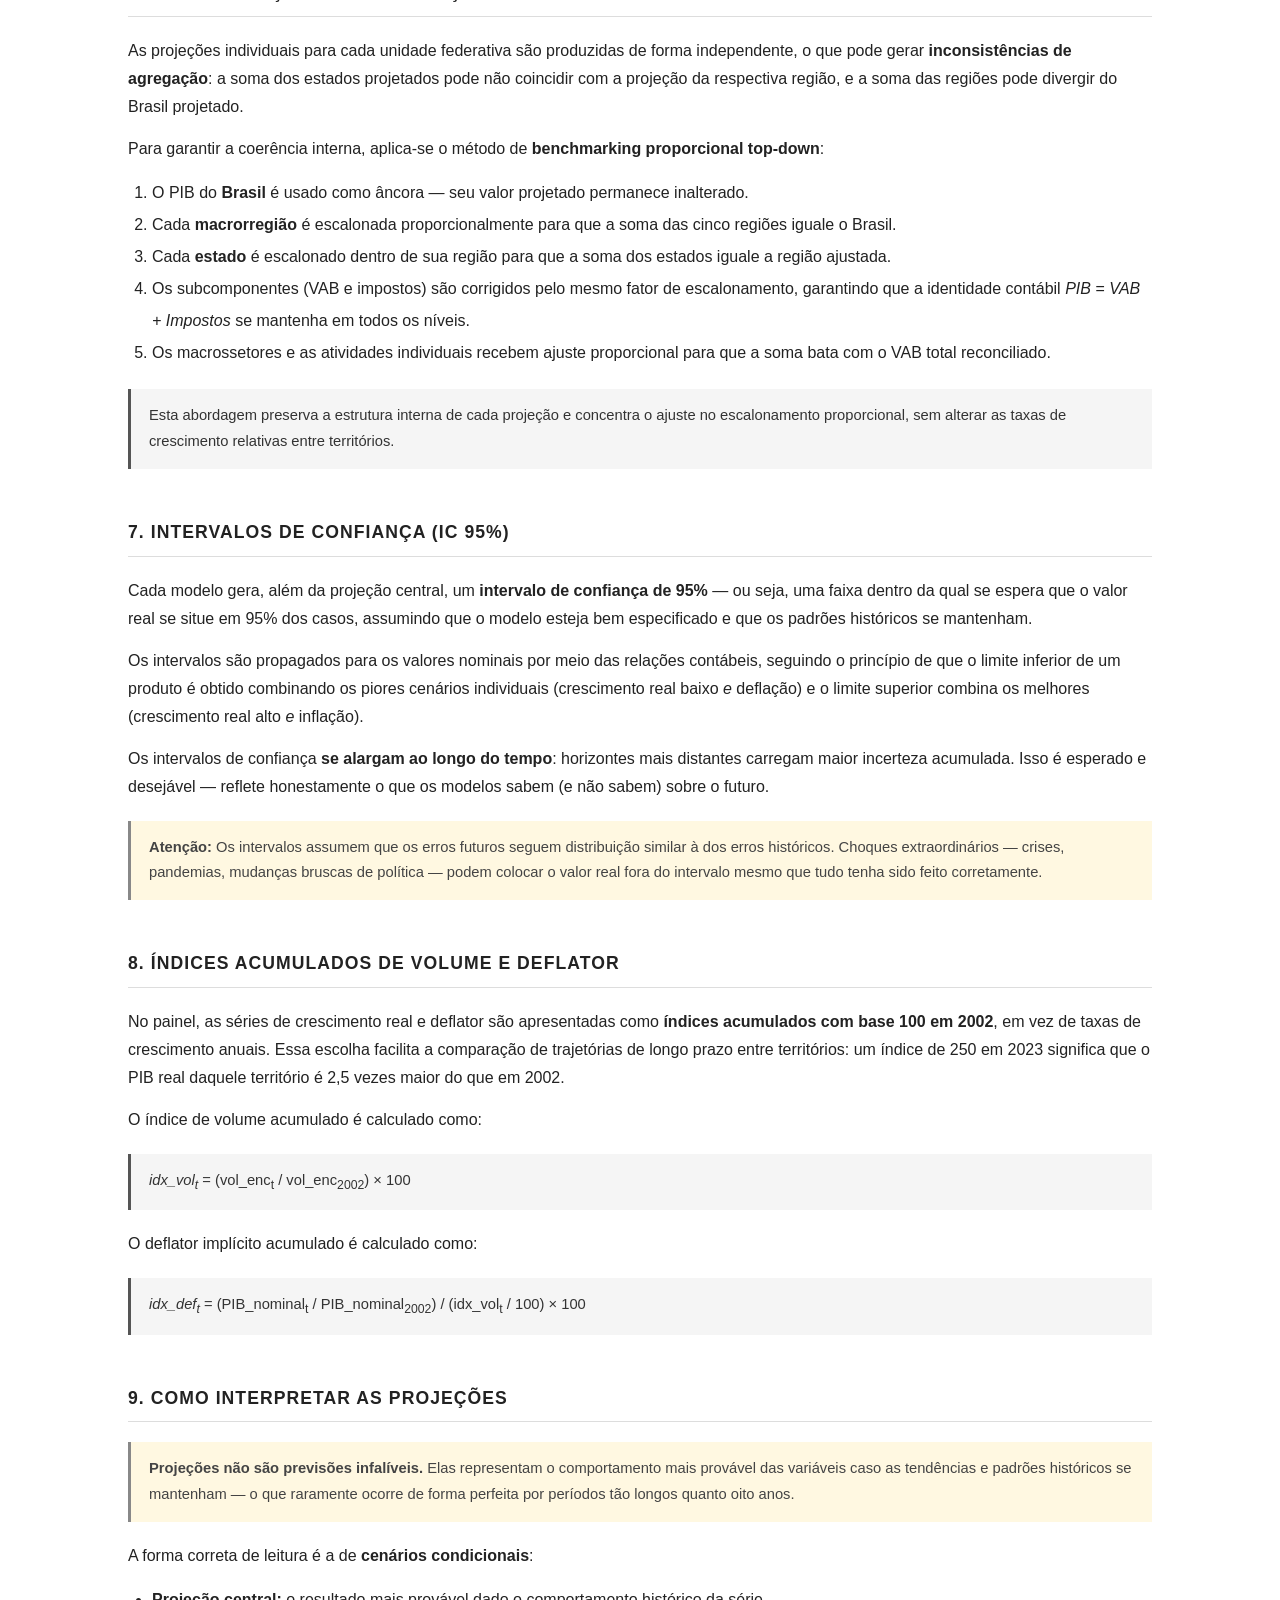
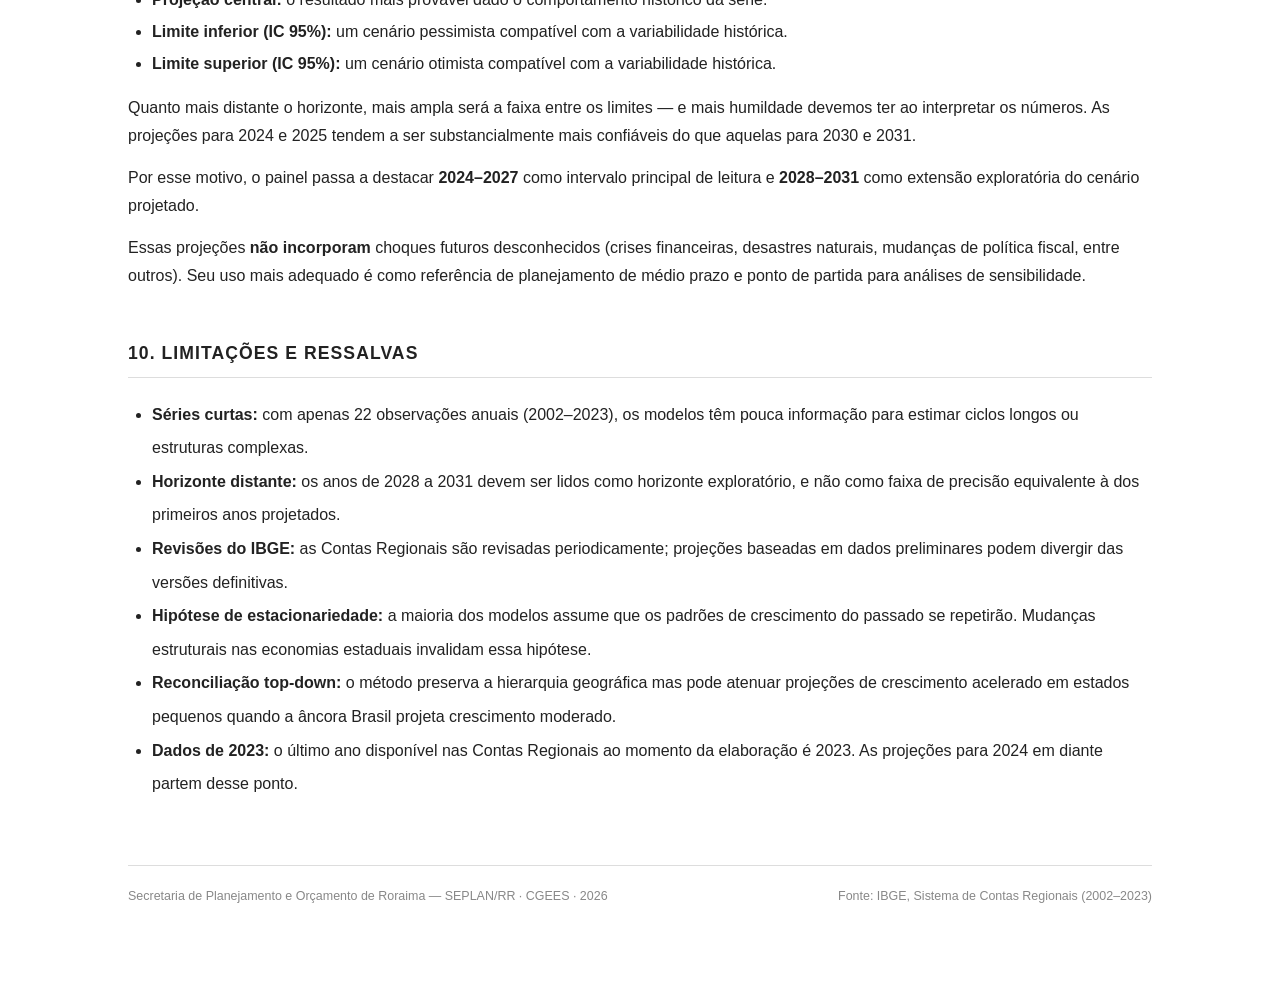
==== commit 6f886136: "Qualifica: torna o QA bloqueante e separa horizonte operacional" ====
--- a/painel/metodologia.html
+++ b/painel/metodologia.html
@@ -13,9 +13,13 @@
       line-height: 1.75;
       color: #222;
       background: #fff;
-      max-width: 1100px;
+      width: 80%;
       margin: 0 auto;
-      padding: 48px 48px 80px;
+      padding: 48px 0 80px;
+    }
+
+    @media (max-width: 900px) {
+      body { width: 94%; }
     }
 
     header {
@@ -310,6 +314,9 @@
     Os índices de volume e preço projetados são então encadeados ao valor de 2023 para reconstruir os
     valores nominais:
   </p>
+  <div class="aviso">
+    <strong>Leitura recomendada do horizonte:</strong> nesta aplicação, o trecho <strong>2024–2027</strong> deve ser interpretado como horizonte operacional, enquanto <strong>2028–2031</strong> deve ser tratado como horizonte exploratório.
+  </div>
   <ul style="padding-left:24px; margin-bottom:14px; line-height:2;">
     <li><strong>VAB nominal por macrossetor</strong> = VAB<sub>2023</sub> × ∏(índice de volume × índice de preço)</li>
     <li><strong>VAB nominal total</strong> = soma dos macrossetores por território e ano</li>
@@ -412,6 +419,10 @@
     confiáveis do que aquelas para 2030 e 2031.
   </p>
   <p>
+    Por esse motivo, o painel passa a destacar <strong>2024–2027</strong> como intervalo principal de leitura e
+    <strong>2028–2031</strong> como extensão exploratória do cenário projetado.
+  </p>
+  <p>
     Essas projeções <strong>não incorporam</strong> choques futuros desconhecidos (crises financeiras,
     desastres naturais, mudanças de política fiscal, entre outros). Seu uso mais adequado é como
     referência de planejamento de médio prazo e ponto de partida para análises de sensibilidade.
@@ -424,6 +435,7 @@
   <ul style="padding-left:24px; margin-bottom:14px; line-height:2.1;">
     <li><strong>Séries curtas:</strong> com apenas 22 observações anuais (2002–2023), os modelos têm pouca
       informação para estimar ciclos longos ou estruturas complexas.</li>
+    <li><strong>Horizonte distante:</strong> os anos de 2028 a 2031 devem ser lidos como horizonte exploratório, e não como faixa de precisão equivalente à dos primeiros anos projetados.</li>
     <li><strong>Revisões do IBGE:</strong> as Contas Regionais são revisadas periodicamente; projeções
       baseadas em dados preliminares podem divergir das versões definitivas.</li>
     <li><strong>Hipótese de estacionariedade:</strong> a maioria dos modelos assume que os padrões de
@@ -443,4 +455,4 @@
 </footer>
 
 </body>
-</html>+</html>
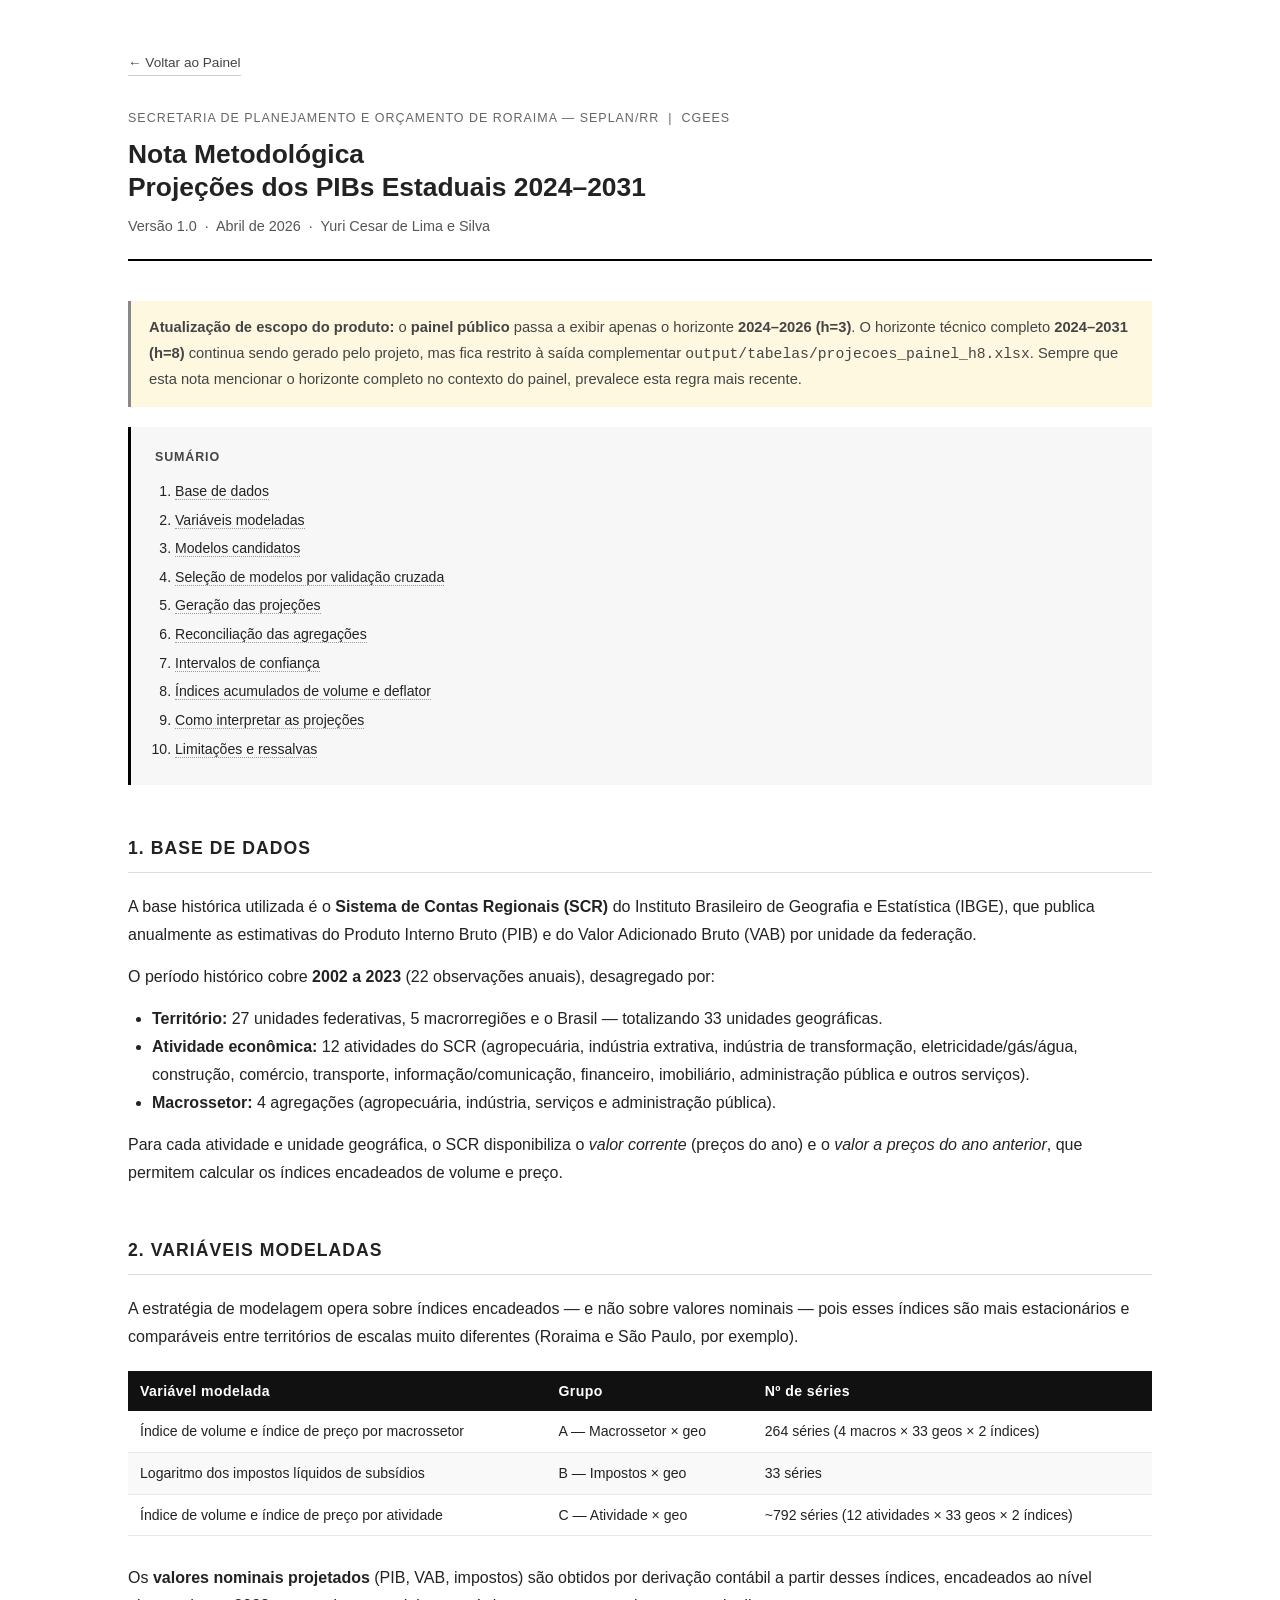
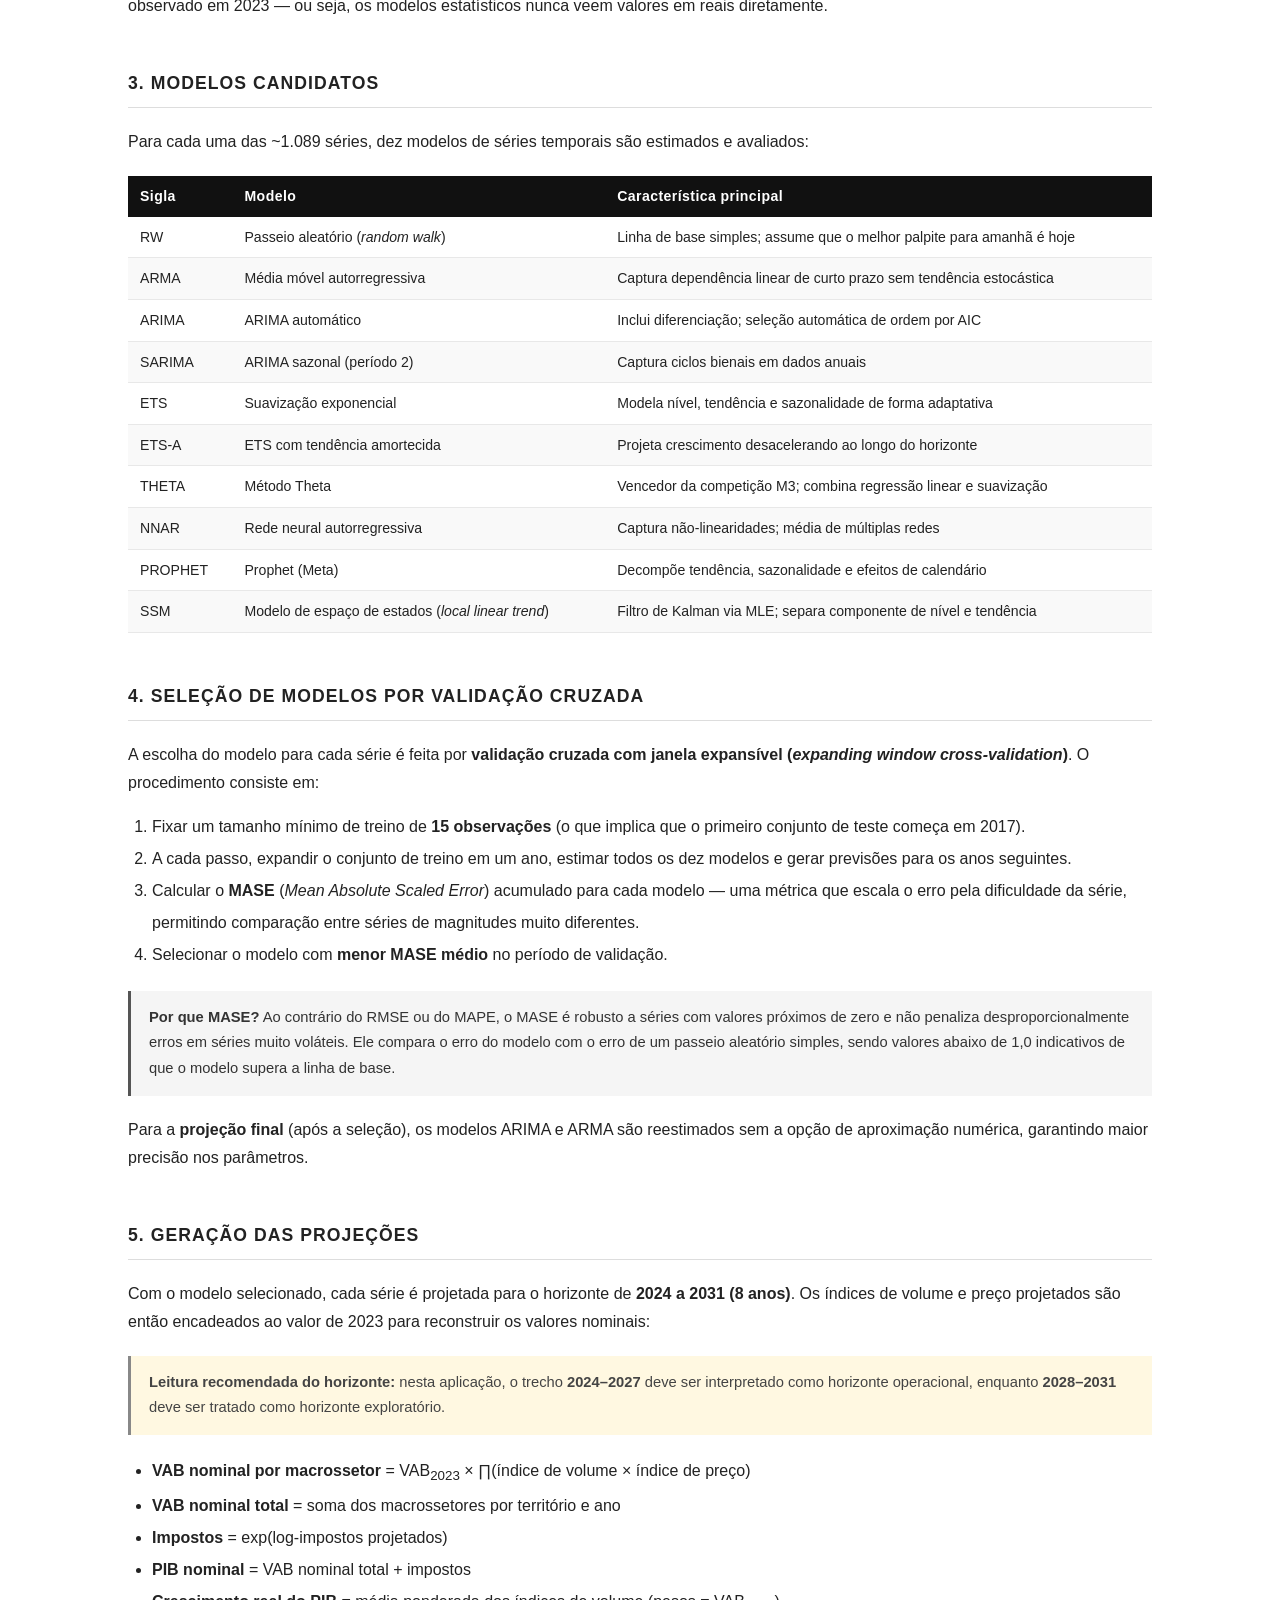
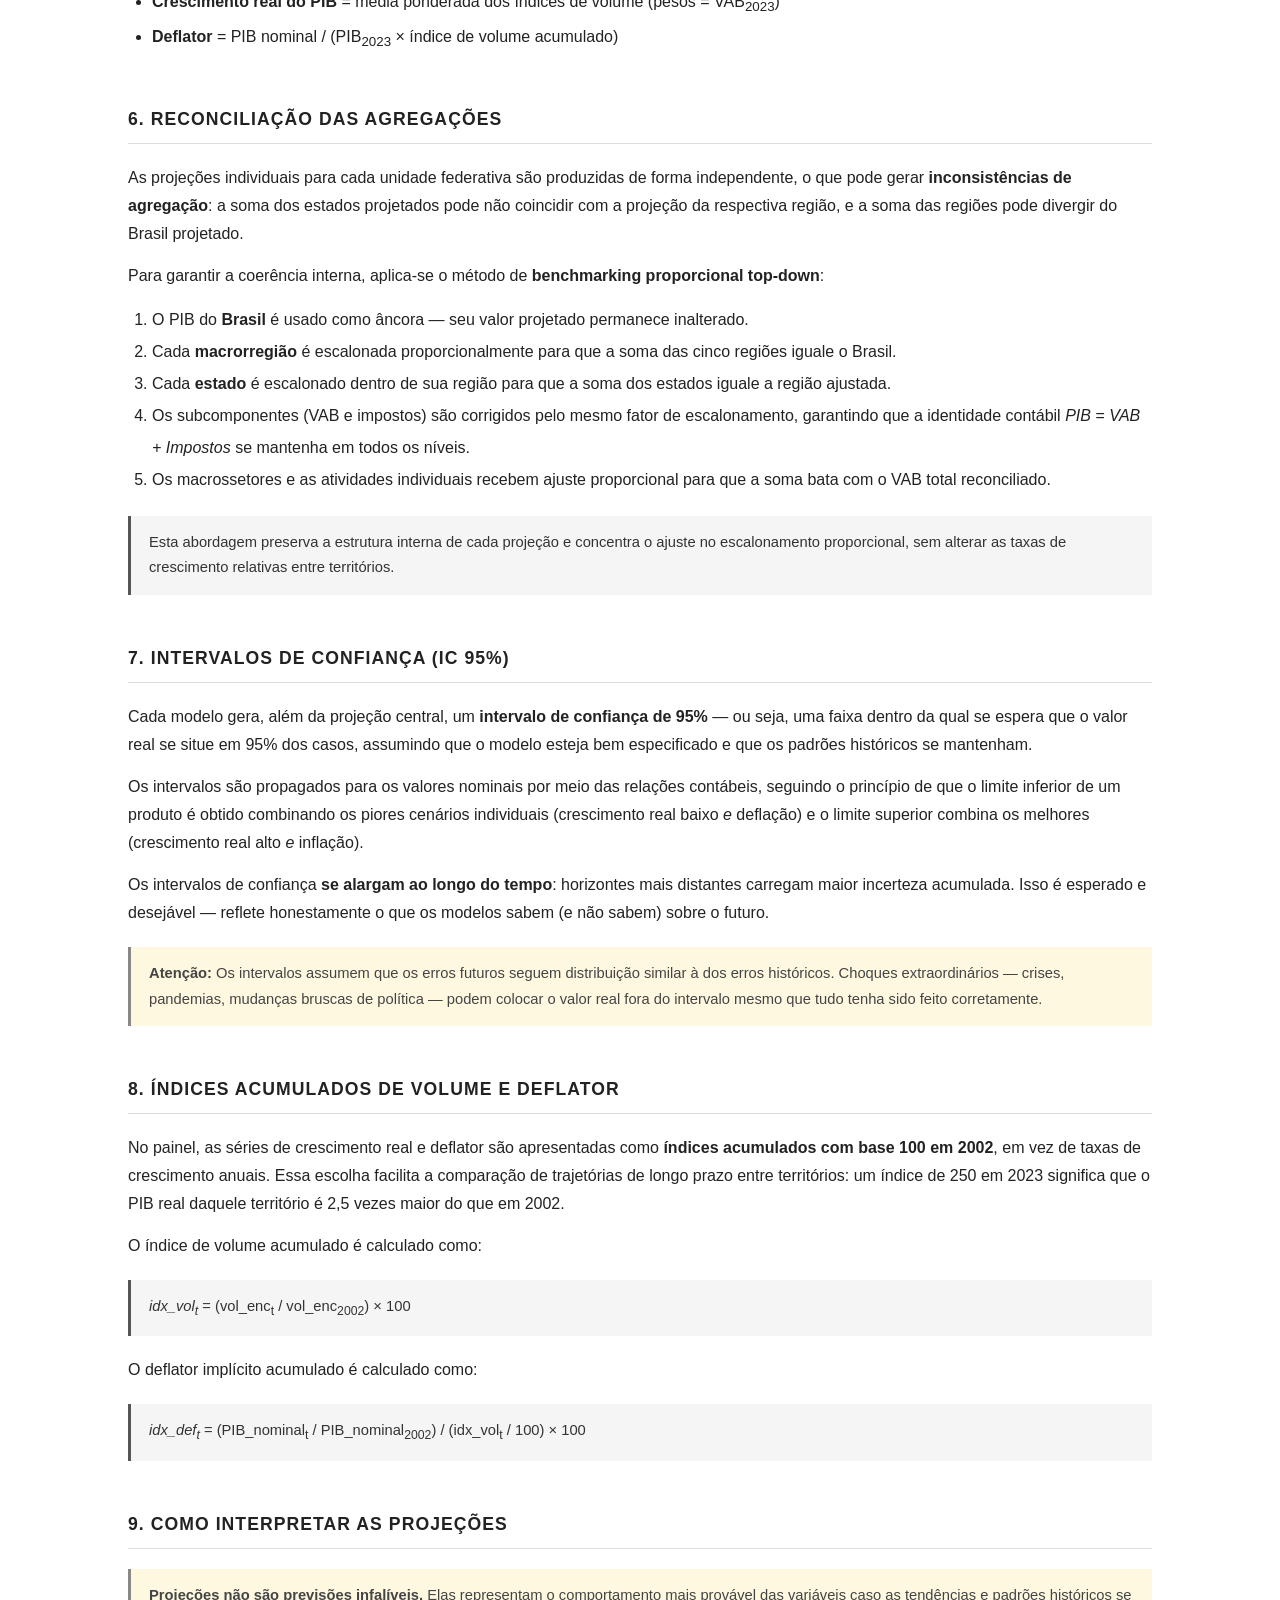
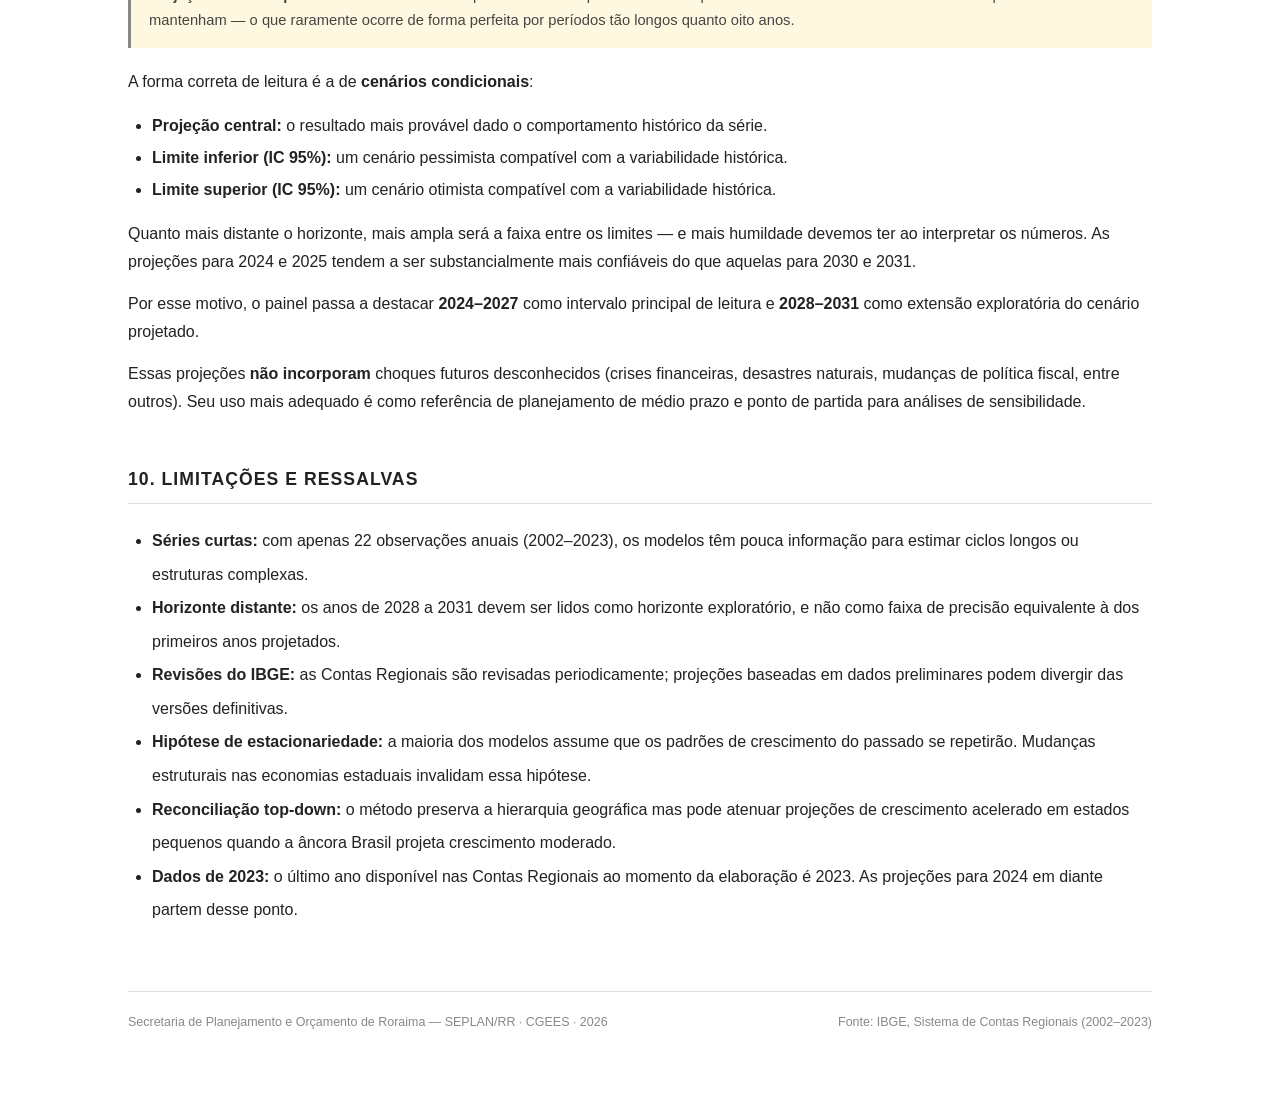
==== commit f43c3197: "Ajusta: limita painel a h3 e documenta saida tecnica h8" ====
--- a/painel/metodologia.html
+++ b/painel/metodologia.html
@@ -184,6 +184,13 @@
   <h1>Nota Metodológica<br>Projeções dos PIBs Estaduais 2024–2031</h1>
   <div class="subtitulo">Versão 1.0 &nbsp;·&nbsp; Abril de 2026 &nbsp;·&nbsp; Yuri Cesar de Lima e Silva</div>
 </header>
+
+<div class="aviso">
+  <strong>Atualização de escopo do produto:</strong> o <strong>painel público</strong> passa a exibir apenas o horizonte
+  <strong>2024–2026 (h=3)</strong>. O horizonte técnico completo <strong>2024–2031 (h=8)</strong> continua sendo
+  gerado pelo projeto, mas fica restrito à saída complementar <code>output/tabelas/projecoes_painel_h8.xlsx</code>.
+  Sempre que esta nota mencionar o horizonte completo no contexto do painel, prevalece esta regra mais recente.
+</div>
 
 <nav class="indice">
   <p>Sumário</p>
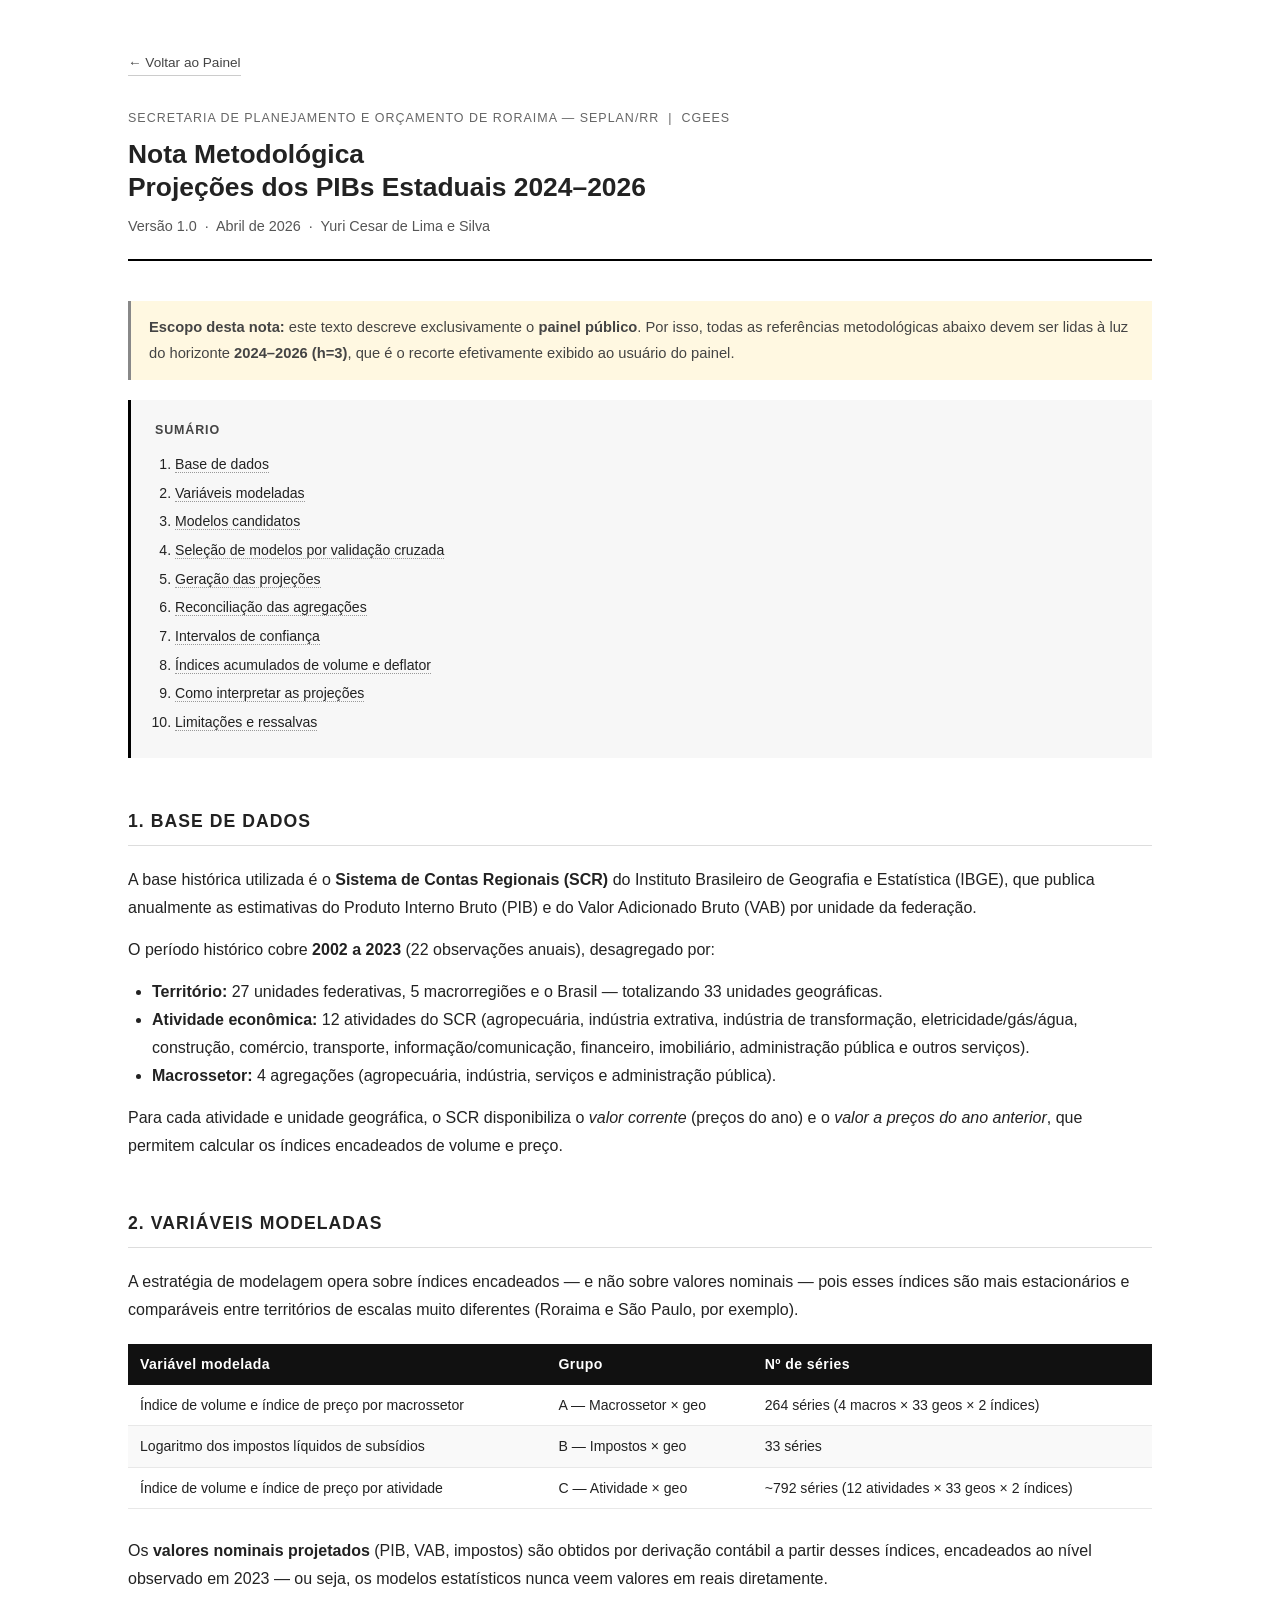
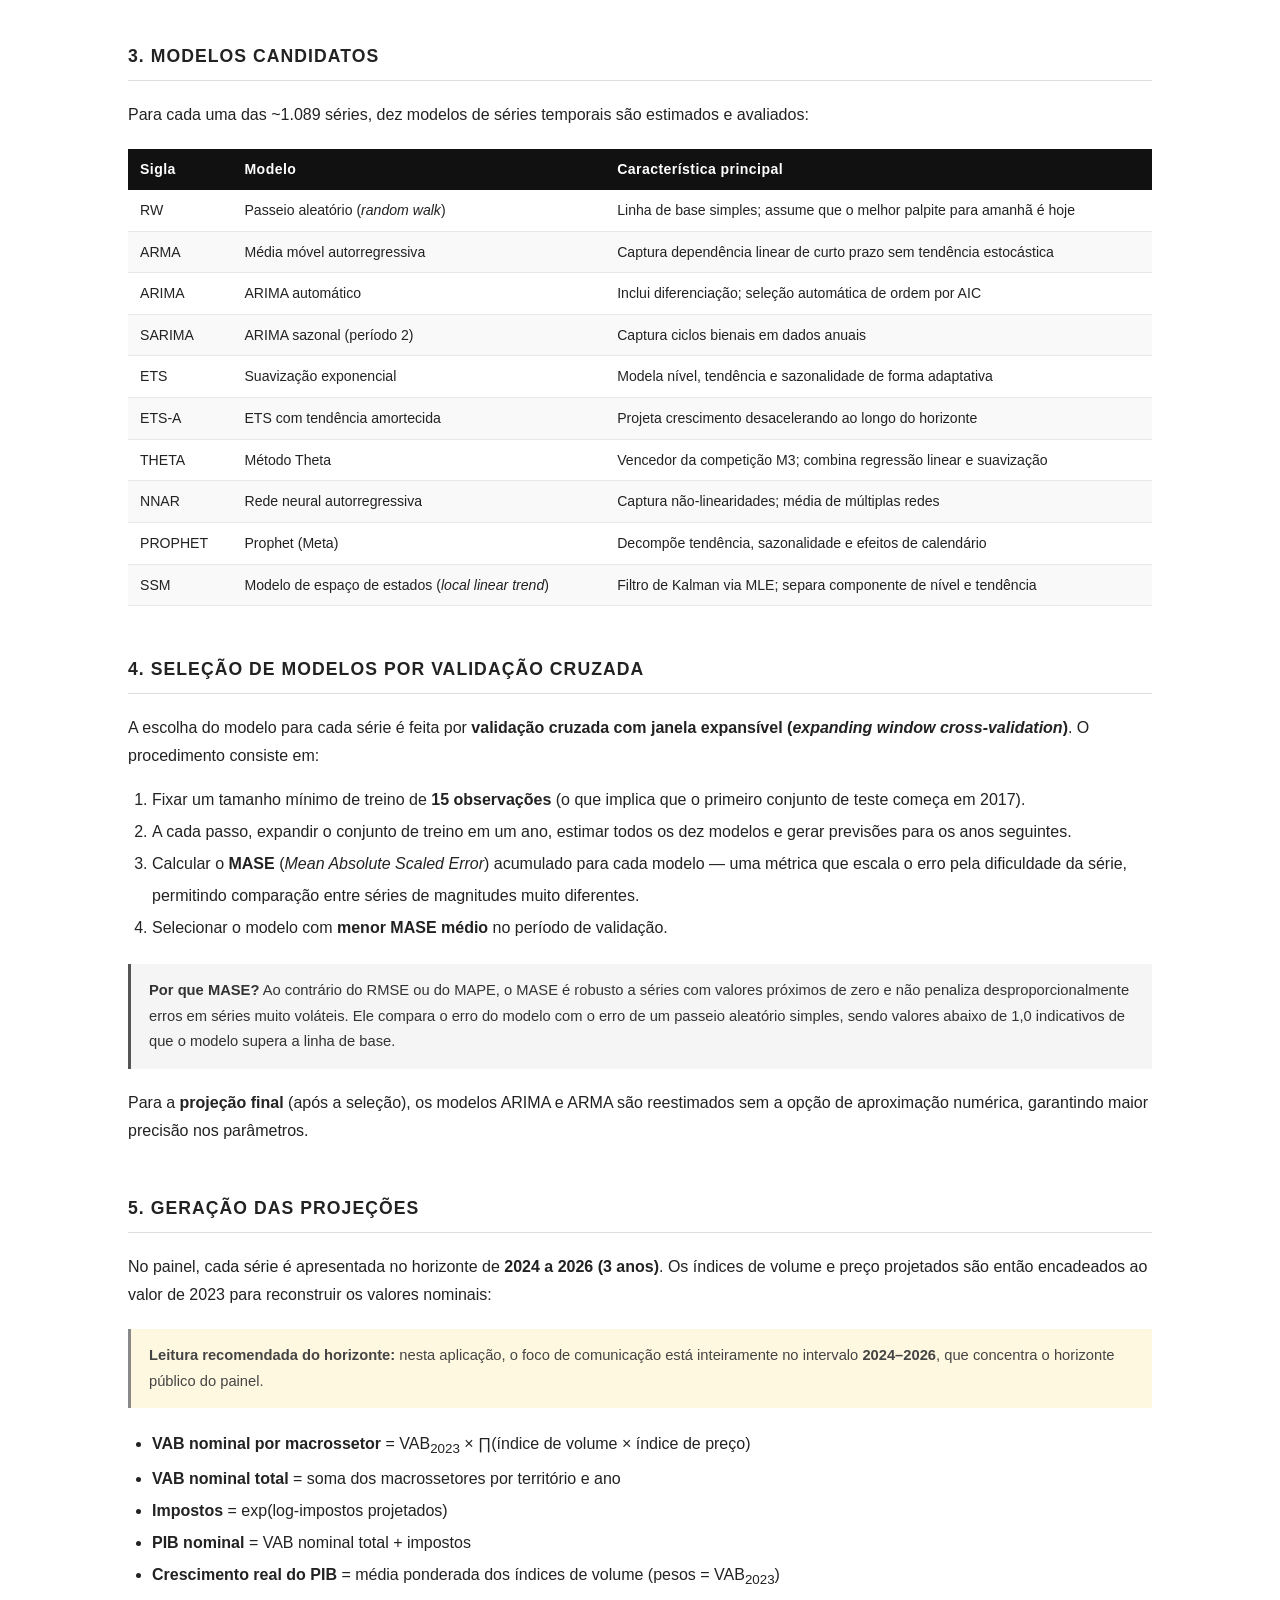
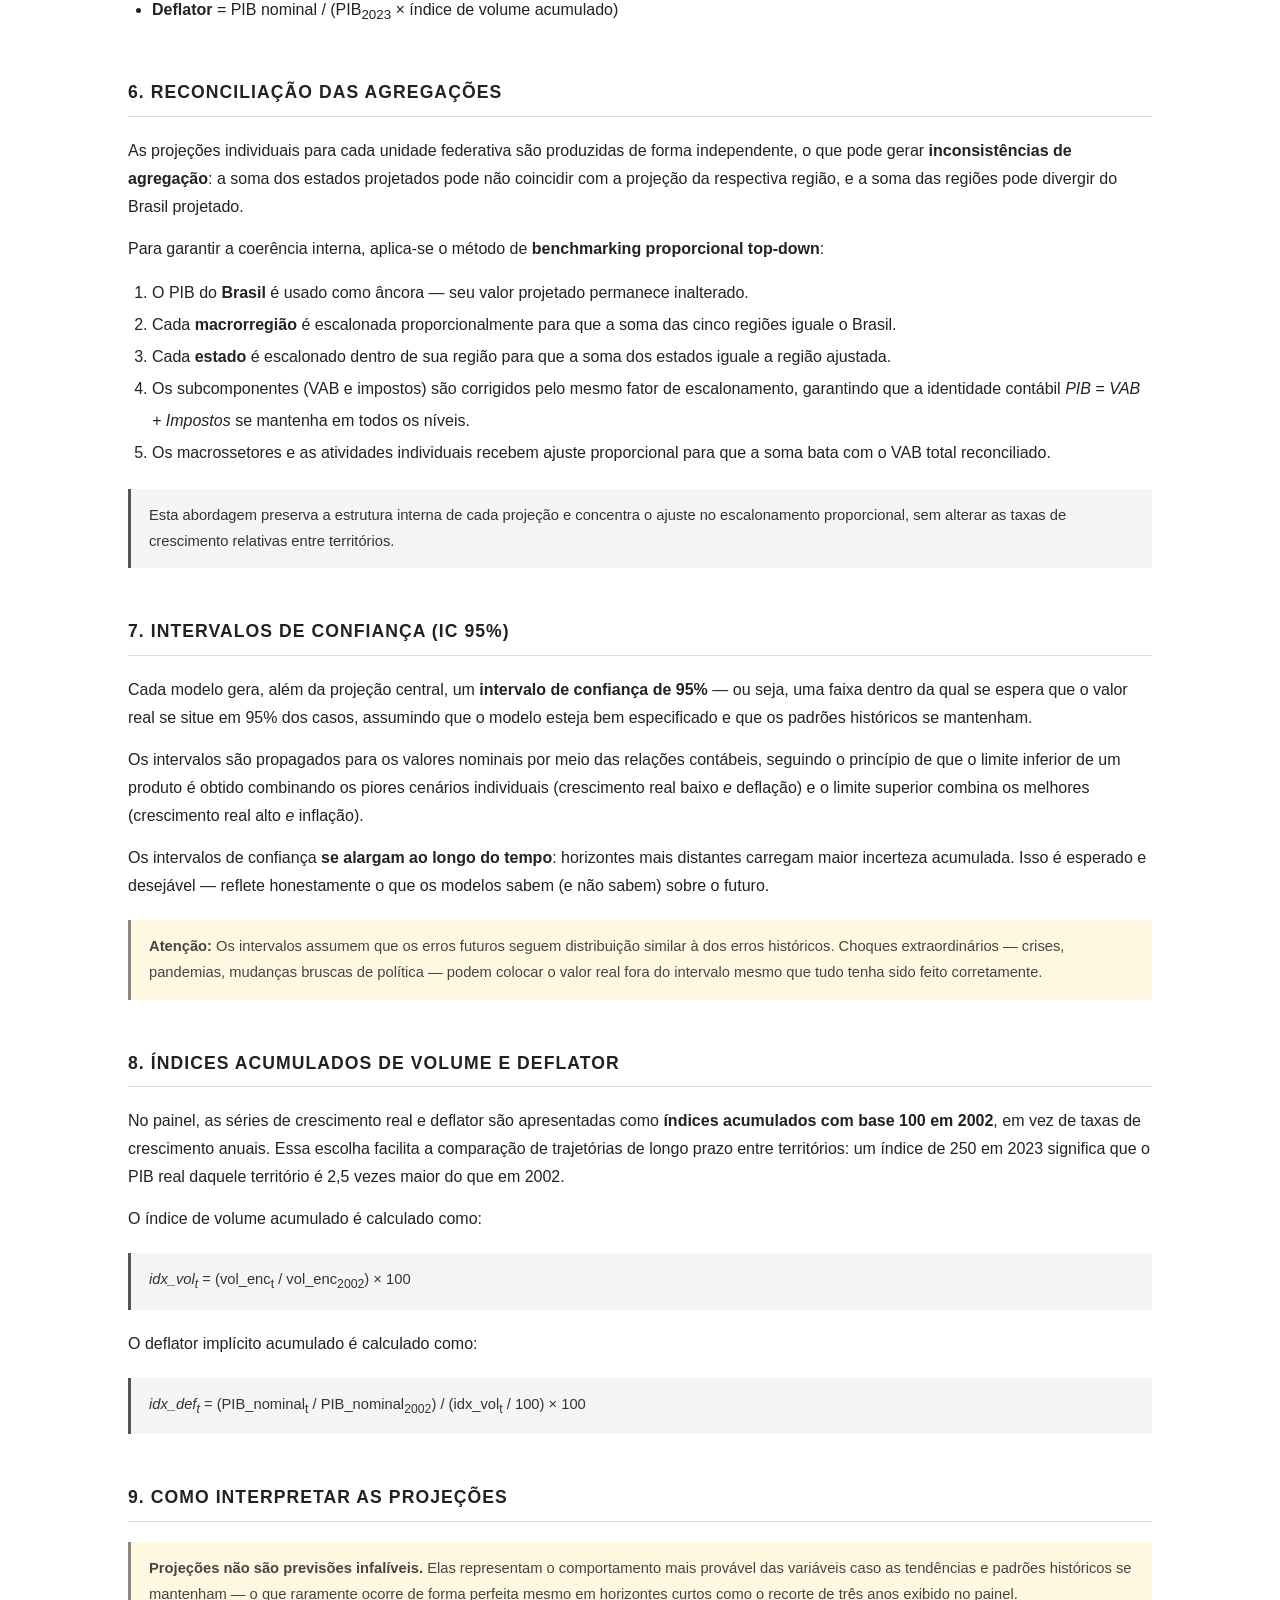
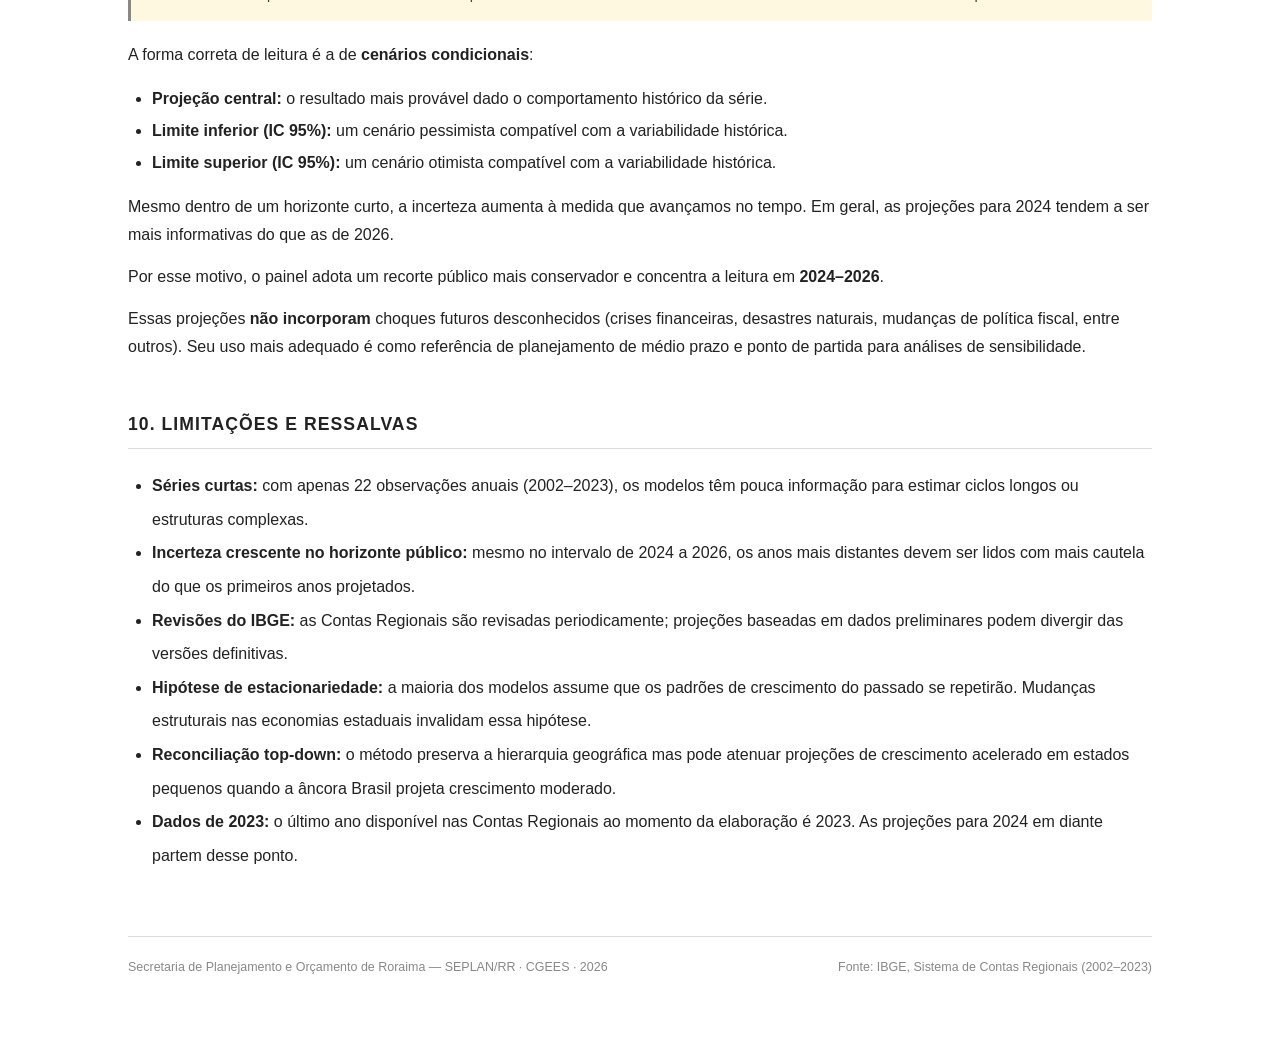
==== commit 14f28778: "Corrige: alinha nota metodologica ao painel publico" ====
--- a/painel/metodologia.html
+++ b/painel/metodologia.html
@@ -181,15 +181,14 @@
 
 <header>
   <div class="instituicao">Secretaria de Planejamento e Orçamento de Roraima — SEPLAN/RR &nbsp;|&nbsp; CGEES</div>
-  <h1>Nota Metodológica<br>Projeções dos PIBs Estaduais 2024–2031</h1>
+  <h1>Nota Metodológica<br>Projeções dos PIBs Estaduais 2024–2026</h1>
   <div class="subtitulo">Versão 1.0 &nbsp;·&nbsp; Abril de 2026 &nbsp;·&nbsp; Yuri Cesar de Lima e Silva</div>
 </header>
 
 <div class="aviso">
-  <strong>Atualização de escopo do produto:</strong> o <strong>painel público</strong> passa a exibir apenas o horizonte
-  <strong>2024–2026 (h=3)</strong>. O horizonte técnico completo <strong>2024–2031 (h=8)</strong> continua sendo
-  gerado pelo projeto, mas fica restrito à saída complementar <code>output/tabelas/projecoes_painel_h8.xlsx</code>.
-  Sempre que esta nota mencionar o horizonte completo no contexto do painel, prevalece esta regra mais recente.
+  <strong>Escopo desta nota:</strong> este texto descreve exclusivamente o <strong>painel público</strong>.
+  Por isso, todas as referências metodológicas abaixo devem ser lidas à luz do horizonte
+  <strong>2024–2026 (h=3)</strong>, que é o recorte efetivamente exibido ao usuário do painel.
 </div>
 
 <nav class="indice">
@@ -317,12 +316,13 @@
 <section id="projecao">
   <h2>5. Geração das projeções</h2>
   <p>
-    Com o modelo selecionado, cada série é projetada para o horizonte de <strong>2024 a 2031 (8 anos)</strong>.
+    No painel, cada série é apresentada no horizonte de <strong>2024 a 2026 (3 anos)</strong>.
     Os índices de volume e preço projetados são então encadeados ao valor de 2023 para reconstruir os
     valores nominais:
   </p>
   <div class="aviso">
-    <strong>Leitura recomendada do horizonte:</strong> nesta aplicação, o trecho <strong>2024–2027</strong> deve ser interpretado como horizonte operacional, enquanto <strong>2028–2031</strong> deve ser tratado como horizonte exploratório.
+    <strong>Leitura recomendada do horizonte:</strong> nesta aplicação, o foco de comunicação está inteiramente no intervalo
+    <strong>2024–2026</strong>, que concentra o horizonte público do painel.
   </div>
   <ul style="padding-left:24px; margin-bottom:14px; line-height:2;">
     <li><strong>VAB nominal por macrossetor</strong> = VAB<sub>2023</sub> × ∏(índice de volume × índice de preço)</li>
@@ -410,7 +410,7 @@
   <div class="aviso">
     <strong>Projeções não são previsões infalíveis.</strong> Elas representam o comportamento mais provável
     das variáveis caso as tendências e padrões históricos se mantenham — o que raramente ocorre de forma
-    perfeita por períodos tão longos quanto oito anos.
+    perfeita mesmo em horizontes curtos como o recorte de três anos exibido no painel.
   </div>
   <p>
     A forma correta de leitura é a de <strong>cenários condicionais</strong>:
@@ -421,13 +421,12 @@
     <li><strong>Limite superior (IC 95%):</strong> um cenário otimista compatível com a variabilidade histórica.</li>
   </ul>
   <p>
-    Quanto mais distante o horizonte, mais ampla será a faixa entre os limites — e mais humildade devemos
-    ter ao interpretar os números. As projeções para 2024 e 2025 tendem a ser substancialmente mais
-    confiáveis do que aquelas para 2030 e 2031.
-  </p>
-  <p>
-    Por esse motivo, o painel passa a destacar <strong>2024–2027</strong> como intervalo principal de leitura e
-    <strong>2028–2031</strong> como extensão exploratória do cenário projetado.
+    Mesmo dentro de um horizonte curto, a incerteza aumenta à medida que avançamos no tempo.
+    Em geral, as projeções para 2024 tendem a ser mais informativas do que as de 2026.
+  </p>
+  <p>
+    Por esse motivo, o painel adota um recorte público mais conservador e concentra a leitura em
+    <strong>2024–2026</strong>.
   </p>
   <p>
     Essas projeções <strong>não incorporam</strong> choques futuros desconhecidos (crises financeiras,
@@ -442,7 +441,7 @@
   <ul style="padding-left:24px; margin-bottom:14px; line-height:2.1;">
     <li><strong>Séries curtas:</strong> com apenas 22 observações anuais (2002–2023), os modelos têm pouca
       informação para estimar ciclos longos ou estruturas complexas.</li>
-    <li><strong>Horizonte distante:</strong> os anos de 2028 a 2031 devem ser lidos como horizonte exploratório, e não como faixa de precisão equivalente à dos primeiros anos projetados.</li>
+    <li><strong>Incerteza crescente no horizonte público:</strong> mesmo no intervalo de 2024 a 2026, os anos mais distantes devem ser lidos com mais cautela do que os primeiros anos projetados.</li>
     <li><strong>Revisões do IBGE:</strong> as Contas Regionais são revisadas periodicamente; projeções
       baseadas em dados preliminares podem divergir das versões definitivas.</li>
     <li><strong>Hipótese de estacionariedade:</strong> a maioria dos modelos assume que os padrões de
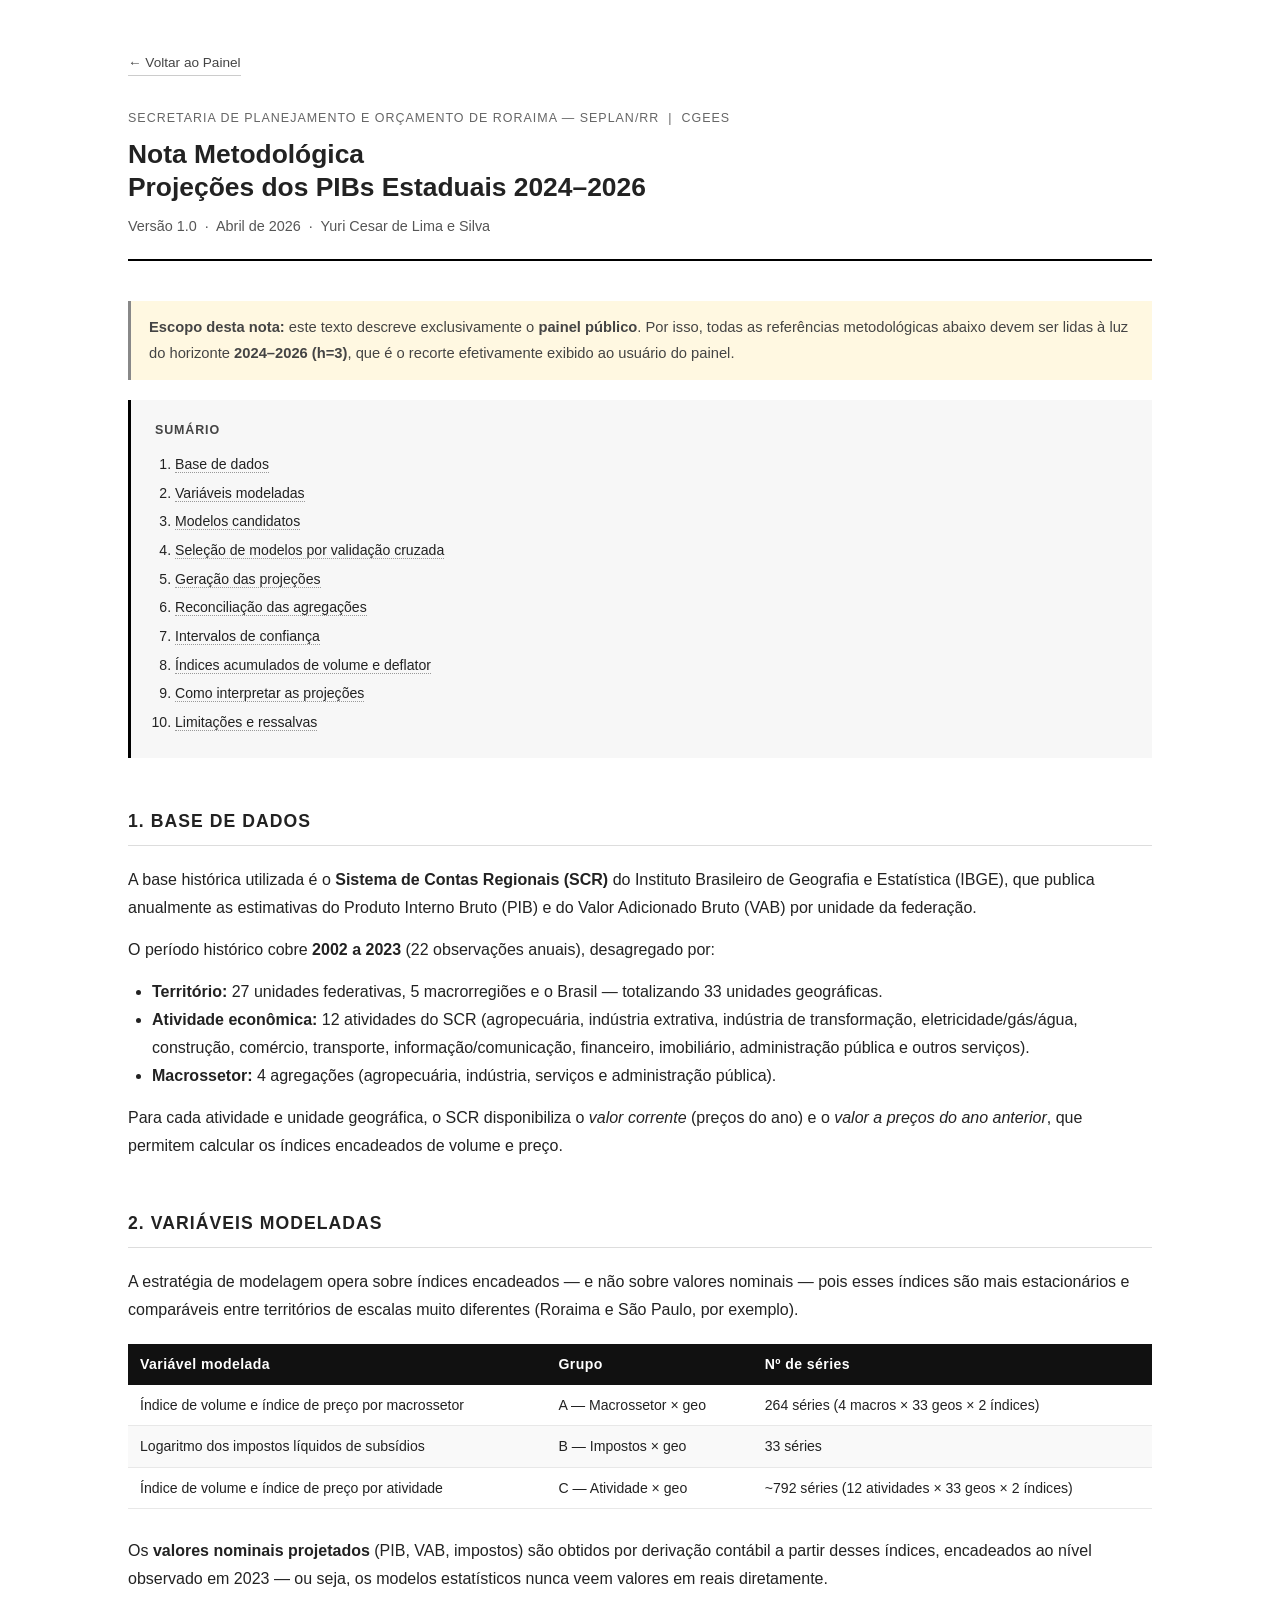
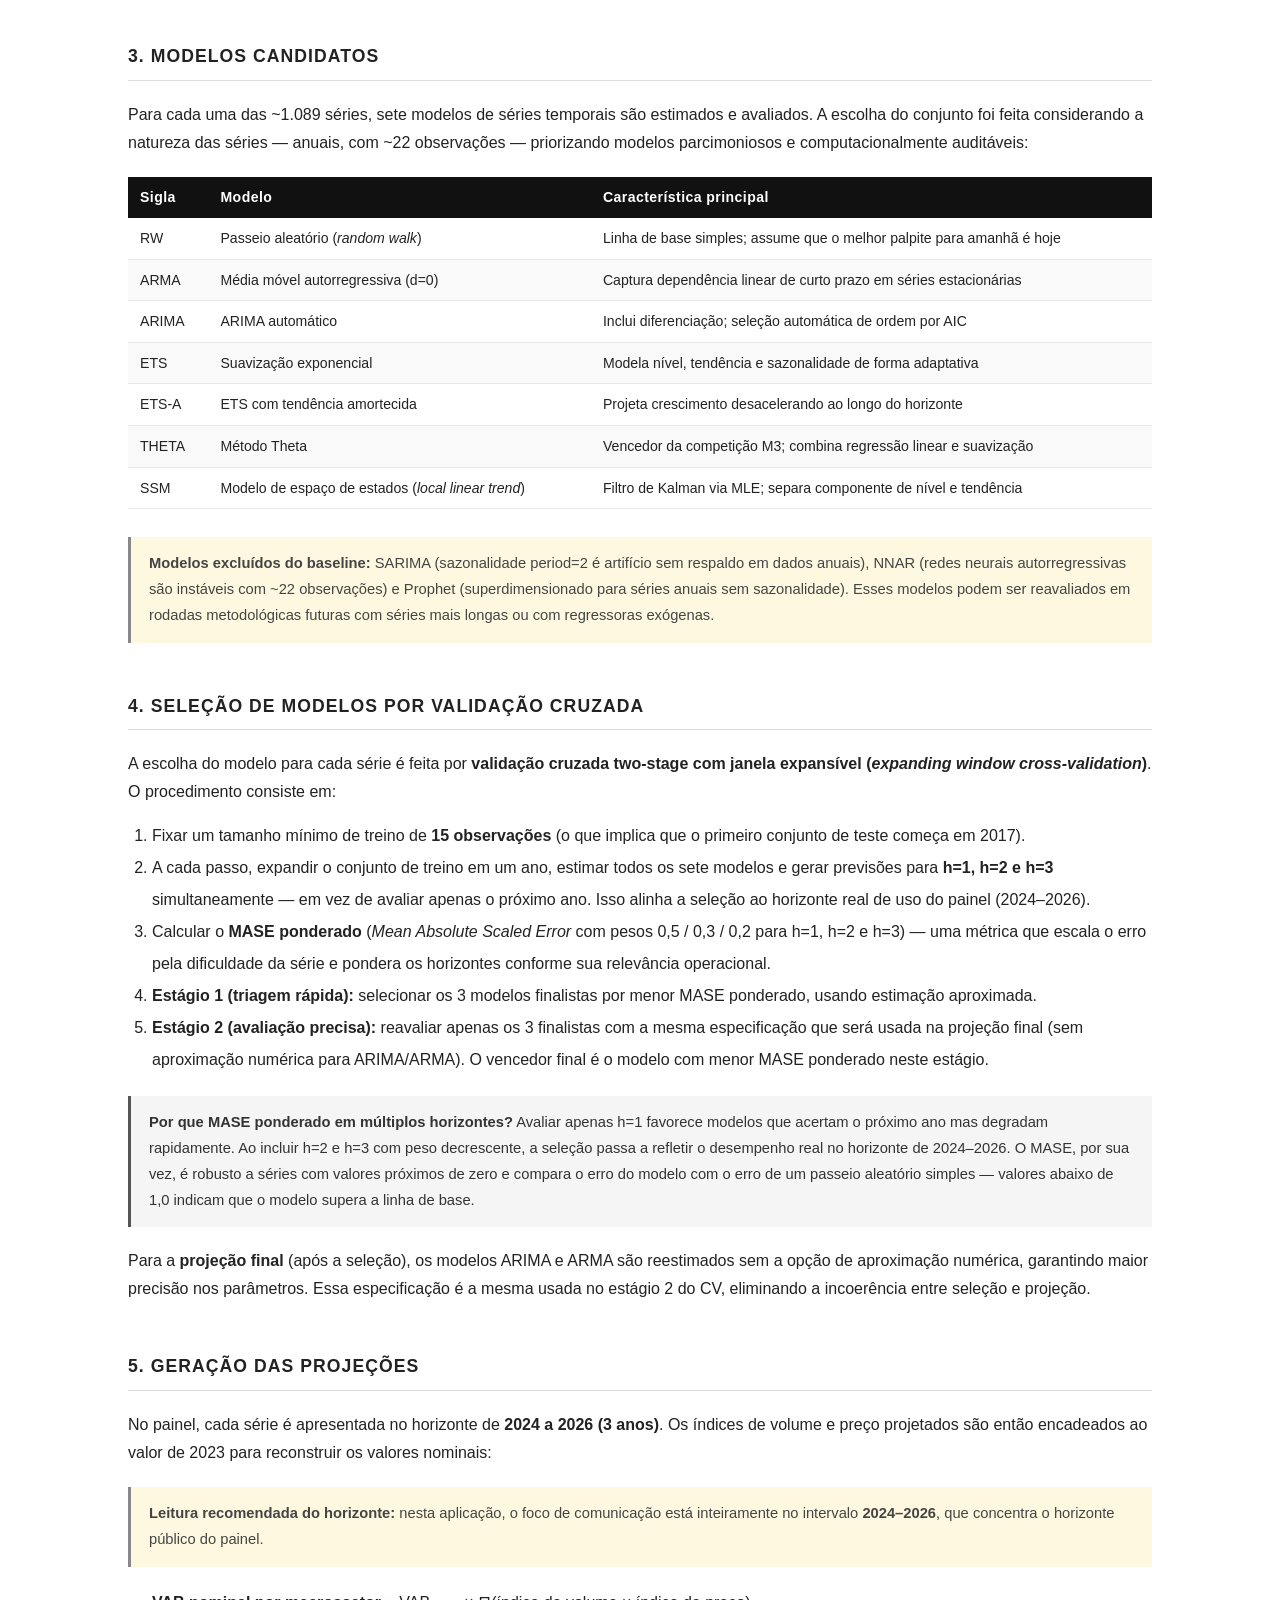
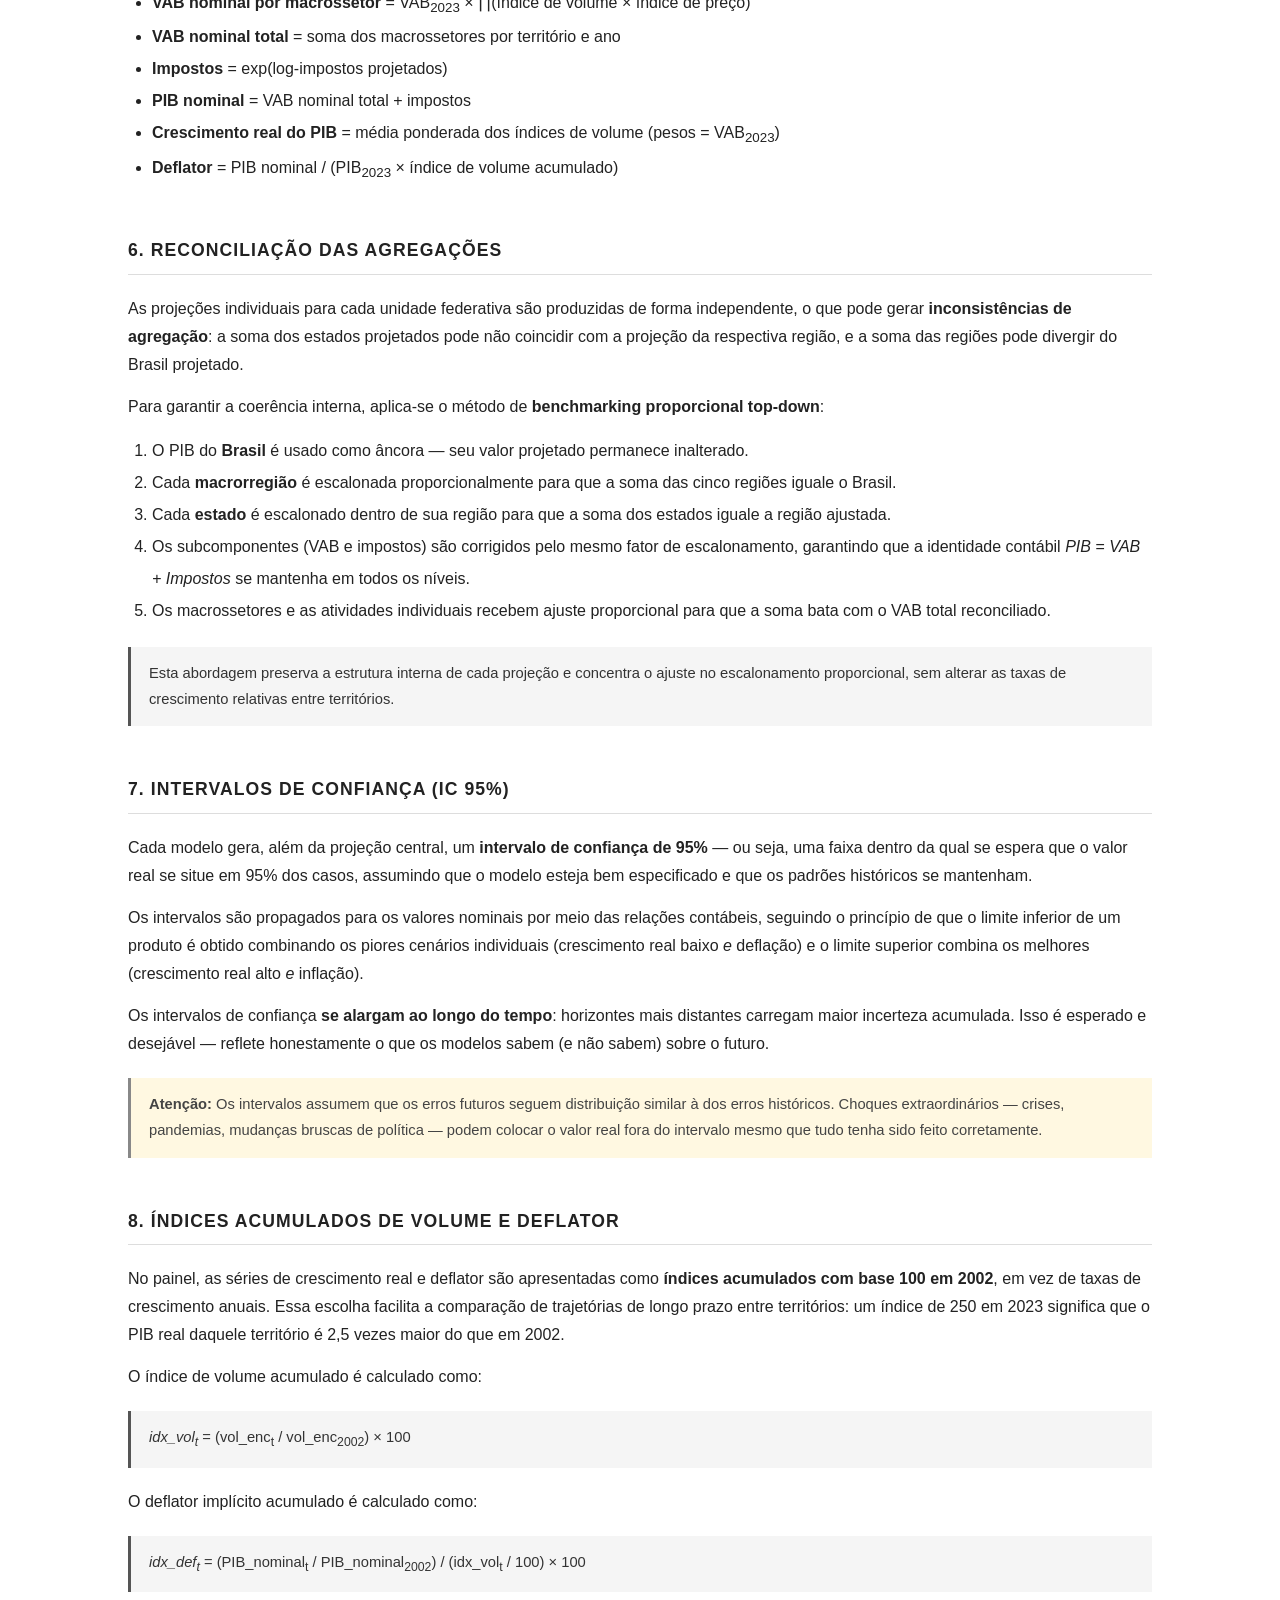
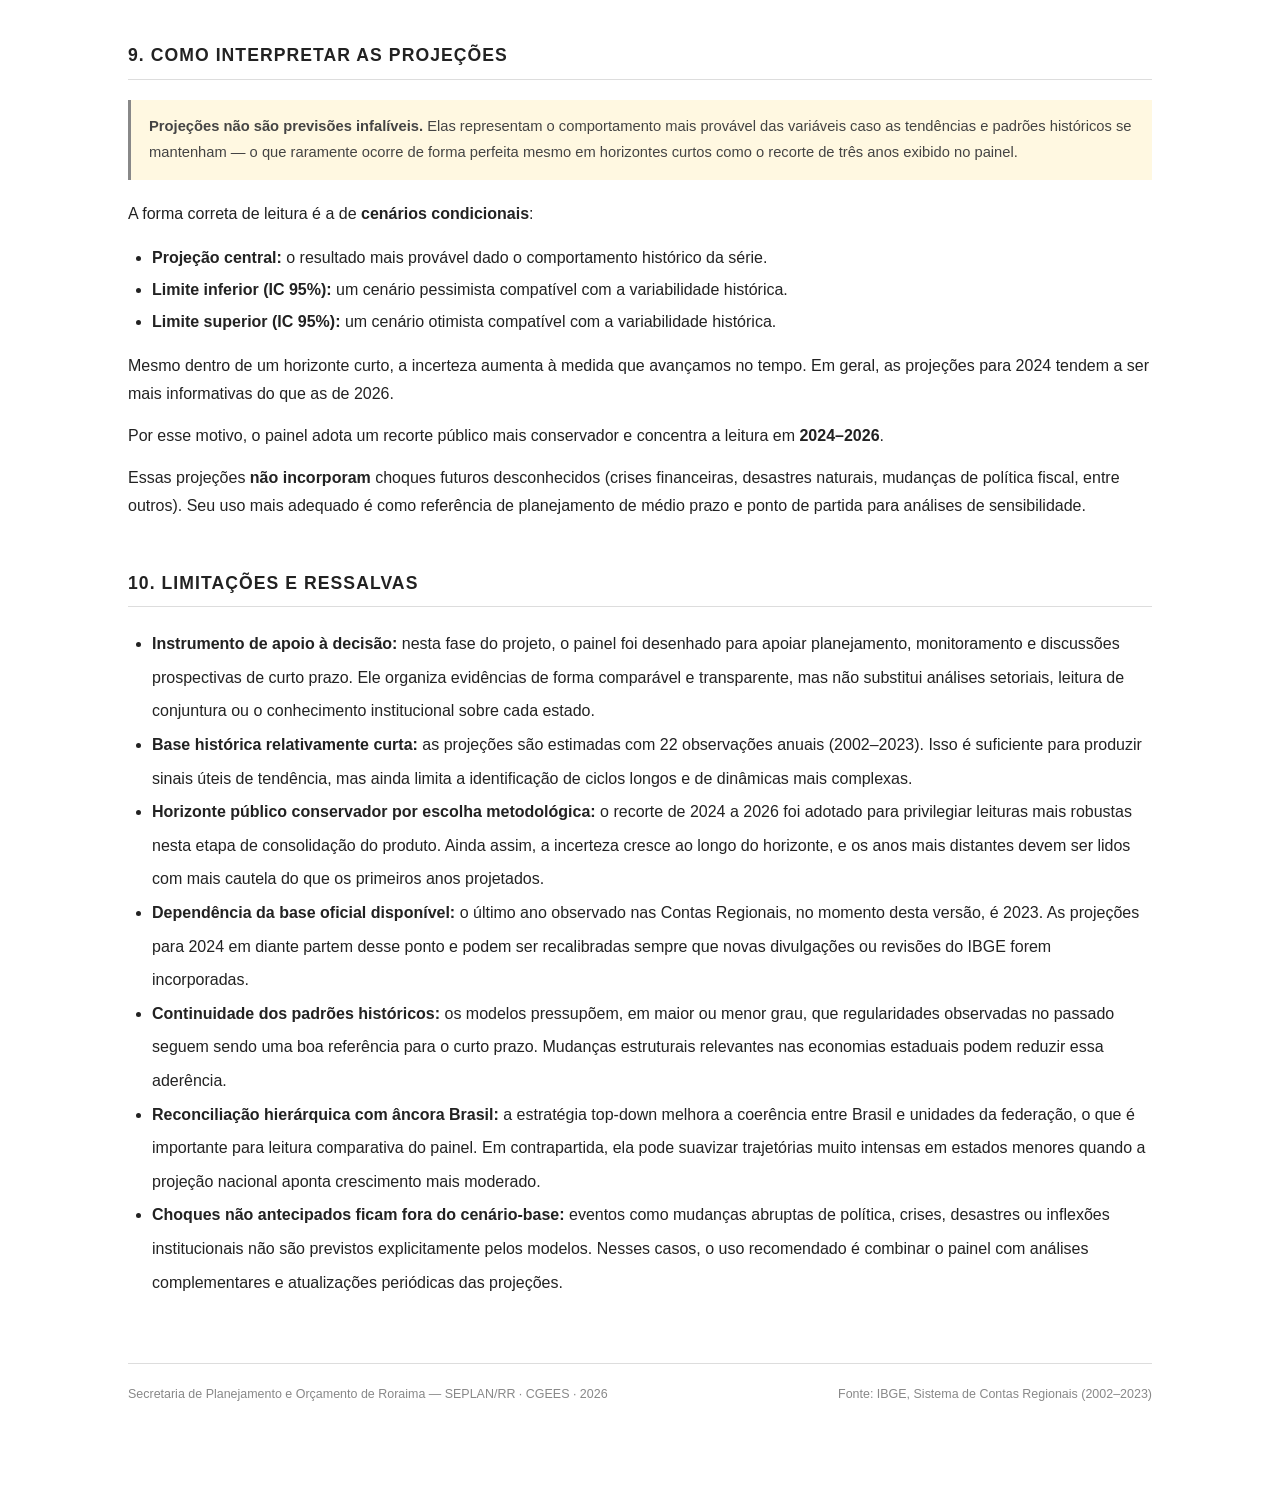
==== commit 0057dea9: "Merge: reforma-pipeline-univariado → main Incorpora os 6 blocos da reforma do pipeline univariado:  " ====
--- a/painel/metodologia.html
+++ b/painel/metodologia.html
@@ -270,7 +270,9 @@
 <section id="modelos">
   <h2>3. Modelos candidatos</h2>
   <p>
-    Para cada uma das ~1.089 séries, dez modelos de séries temporais são estimados e avaliados:
+    Para cada uma das ~1.089 séries, sete modelos de séries temporais são estimados e avaliados.
+    A escolha do conjunto foi feita considerando a natureza das séries — anuais, com ~22 observações —
+    priorizando modelos parcimoniosos e computacionalmente auditáveis:
   </p>
   <table>
     <thead>
@@ -278,37 +280,38 @@
     </thead>
     <tbody>
       <tr><td>RW</td><td>Passeio aleatório (<em>random walk</em>)</td><td>Linha de base simples; assume que o melhor palpite para amanhã é hoje</td></tr>
-      <tr><td>ARMA</td><td>Média móvel autorregressiva</td><td>Captura dependência linear de curto prazo sem tendência estocástica</td></tr>
+      <tr><td>ARMA</td><td>Média móvel autorregressiva (d=0)</td><td>Captura dependência linear de curto prazo em séries estacionárias</td></tr>
       <tr><td>ARIMA</td><td>ARIMA automático</td><td>Inclui diferenciação; seleção automática de ordem por AIC</td></tr>
-      <tr><td>SARIMA</td><td>ARIMA sazonal (período 2)</td><td>Captura ciclos bienais em dados anuais</td></tr>
       <tr><td>ETS</td><td>Suavização exponencial</td><td>Modela nível, tendência e sazonalidade de forma adaptativa</td></tr>
       <tr><td>ETS-A</td><td>ETS com tendência amortecida</td><td>Projeta crescimento desacelerando ao longo do horizonte</td></tr>
       <tr><td>THETA</td><td>Método Theta</td><td>Vencedor da competição M3; combina regressão linear e suavização</td></tr>
-      <tr><td>NNAR</td><td>Rede neural autorregressiva</td><td>Captura não-linearidades; média de múltiplas redes</td></tr>
-      <tr><td>PROPHET</td><td>Prophet (Meta)</td><td>Decompõe tendência, sazonalidade e efeitos de calendário</td></tr>
       <tr><td>SSM</td><td>Modelo de espaço de estados (<em>local linear trend</em>)</td><td>Filtro de Kalman via MLE; separa componente de nível e tendência</td></tr>
     </tbody>
   </table>
+  <div class="aviso">
+    <strong>Modelos excluídos do baseline:</strong> SARIMA (sazonalidade period=2 é artifício sem respaldo em dados anuais), NNAR (redes neurais autorregressivas são instáveis com ~22 observações) e Prophet (superdimensionado para séries anuais sem sazonalidade). Esses modelos podem ser reavaliados em rodadas metodológicas futuras com séries mais longas ou com regressoras exógenas.
+  </div>
 </section>
 
 <!-- 4 -->
 <section id="selecao">
   <h2>4. Seleção de modelos por validação cruzada</h2>
   <p>
-    A escolha do modelo para cada série é feita por <strong>validação cruzada com janela expansível
-    (<em>expanding window cross-validation</em>)</strong>. O procedimento consiste em:
+    A escolha do modelo para cada série é feita por <strong>validação cruzada two-stage com janela
+    expansível (<em>expanding window cross-validation</em>)</strong>. O procedimento consiste em:
   </p>
   <ol style="padding-left:24px; margin-bottom:14px; line-height:2;">
     <li>Fixar um tamanho mínimo de treino de <strong>15 observações</strong> (o que implica que o primeiro conjunto de teste começa em 2017).</li>
-    <li>A cada passo, expandir o conjunto de treino em um ano, estimar todos os dez modelos e gerar previsões para os anos seguintes.</li>
-    <li>Calcular o <strong>MASE</strong> (<em>Mean Absolute Scaled Error</em>) acumulado para cada modelo — uma métrica que escala o erro pela dificuldade da série, permitindo comparação entre séries de magnitudes muito diferentes.</li>
-    <li>Selecionar o modelo com <strong>menor MASE médio</strong> no período de validação.</li>
+    <li>A cada passo, expandir o conjunto de treino em um ano, estimar todos os sete modelos e gerar previsões para <strong>h=1, h=2 e h=3</strong> simultaneamente — em vez de avaliar apenas o próximo ano. Isso alinha a seleção ao horizonte real de uso do painel (2024–2026).</li>
+    <li>Calcular o <strong>MASE ponderado</strong> (<em>Mean Absolute Scaled Error</em> com pesos 0,5 / 0,3 / 0,2 para h=1, h=2 e h=3) — uma métrica que escala o erro pela dificuldade da série e pondera os horizontes conforme sua relevância operacional.</li>
+    <li><strong>Estágio 1 (triagem rápida):</strong> selecionar os 3 modelos finalistas por menor MASE ponderado, usando estimação aproximada.</li>
+    <li><strong>Estágio 2 (avaliação precisa):</strong> reavaliar apenas os 3 finalistas com a mesma especificação que será usada na projeção final (sem aproximação numérica para ARIMA/ARMA). O vencedor final é o modelo com menor MASE ponderado neste estágio.</li>
   </ol>
   <div class="destaque">
-    <strong>Por que MASE?</strong> Ao contrário do RMSE ou do MAPE, o MASE é robusto a séries com valores próximos de zero e não penaliza desproporcionalmente erros em séries muito voláteis. Ele compara o erro do modelo com o erro de um passeio aleatório simples, sendo valores abaixo de 1,0 indicativos de que o modelo supera a linha de base.
-  </div>
-  <p>
-    Para a <strong>projeção final</strong> (após a seleção), os modelos ARIMA e ARMA são reestimados sem a opção de aproximação numérica, garantindo maior precisão nos parâmetros.
+    <strong>Por que MASE ponderado em múltiplos horizontes?</strong> Avaliar apenas h=1 favorece modelos que acertam o próximo ano mas degradam rapidamente. Ao incluir h=2 e h=3 com peso decrescente, a seleção passa a refletir o desempenho real no horizonte de 2024–2026. O MASE, por sua vez, é robusto a séries com valores próximos de zero e compara o erro do modelo com o erro de um passeio aleatório simples — valores abaixo de 1,0 indicam que o modelo supera a linha de base.
+  </div>
+  <p>
+    Para a <strong>projeção final</strong> (após a seleção), os modelos ARIMA e ARMA são reestimados sem a opção de aproximação numérica, garantindo maior precisão nos parâmetros. Essa especificação é a mesma usada no estágio 2 do CV, eliminando a incoerência entre seleção e projeção.
   </p>
 </section>
 
@@ -439,19 +442,31 @@
 <section id="limitacoes">
   <h2>10. Limitações e ressalvas</h2>
   <ul style="padding-left:24px; margin-bottom:14px; line-height:2.1;">
-    <li><strong>Séries curtas:</strong> com apenas 22 observações anuais (2002–2023), os modelos têm pouca
-      informação para estimar ciclos longos ou estruturas complexas.</li>
-    <li><strong>Incerteza crescente no horizonte público:</strong> mesmo no intervalo de 2024 a 2026, os anos mais distantes devem ser lidos com mais cautela do que os primeiros anos projetados.</li>
-    <li><strong>Revisões do IBGE:</strong> as Contas Regionais são revisadas periodicamente; projeções
-      baseadas em dados preliminares podem divergir das versões definitivas.</li>
-    <li><strong>Hipótese de estacionariedade:</strong> a maioria dos modelos assume que os padrões de
-      crescimento do passado se repetirão. Mudanças estruturais nas economias estaduais invalidam
-      essa hipótese.</li>
-    <li><strong>Reconciliação top-down:</strong> o método preserva a hierarquia geográfica mas pode
-      atenuar projeções de crescimento acelerado em estados pequenos quando a âncora Brasil projeta
-      crescimento moderado.</li>
-    <li><strong>Dados de 2023:</strong> o último ano disponível nas Contas Regionais ao momento da
-      elaboração é 2023. As projeções para 2024 em diante partem desse ponto.</li>
+    <li><strong>Instrumento de apoio à decisão:</strong> nesta fase do projeto, o painel foi desenhado para
+      apoiar planejamento, monitoramento e discussões prospectivas de curto prazo. Ele organiza evidências
+      de forma comparável e transparente, mas não substitui análises setoriais, leitura de conjuntura ou o
+      conhecimento institucional sobre cada estado.</li>
+    <li><strong>Base histórica relativamente curta:</strong> as projeções são estimadas com 22 observações
+      anuais (2002–2023). Isso é suficiente para produzir sinais úteis de tendência, mas ainda limita a
+      identificação de ciclos longos e de dinâmicas mais complexas.</li>
+    <li><strong>Horizonte público conservador por escolha metodológica:</strong> o recorte de 2024 a 2026 foi
+      adotado para privilegiar leituras mais robustas nesta etapa de consolidação do produto. Ainda assim, a
+      incerteza cresce ao longo do horizonte, e os anos mais distantes devem ser lidos com mais cautela do que
+      os primeiros anos projetados.</li>
+    <li><strong>Dependência da base oficial disponível:</strong> o último ano observado nas Contas Regionais,
+      no momento desta versão, é 2023. As projeções para 2024 em diante partem desse ponto e podem ser
+      recalibradas sempre que novas divulgações ou revisões do IBGE forem incorporadas.</li>
+    <li><strong>Continuidade dos padrões históricos:</strong> os modelos pressupõem, em maior ou menor grau,
+      que regularidades observadas no passado seguem sendo uma boa referência para o curto prazo. Mudanças
+      estruturais relevantes nas economias estaduais podem reduzir essa aderência.</li>
+    <li><strong>Reconciliação hierárquica com âncora Brasil:</strong> a estratégia top-down melhora a
+      coerência entre Brasil e unidades da federação, o que é importante para leitura comparativa do painel.
+      Em contrapartida, ela pode suavizar trajetórias muito intensas em estados menores quando a projeção
+      nacional aponta crescimento mais moderado.</li>
+    <li><strong>Choques não antecipados ficam fora do cenário-base:</strong> eventos como mudanças abruptas de
+      política, crises, desastres ou inflexões institucionais não são previstos explicitamente pelos modelos.
+      Nesses casos, o uso recomendado é combinar o painel com análises complementares e atualizações
+      periódicas das projeções.</li>
   </ul>
 </section>
 
